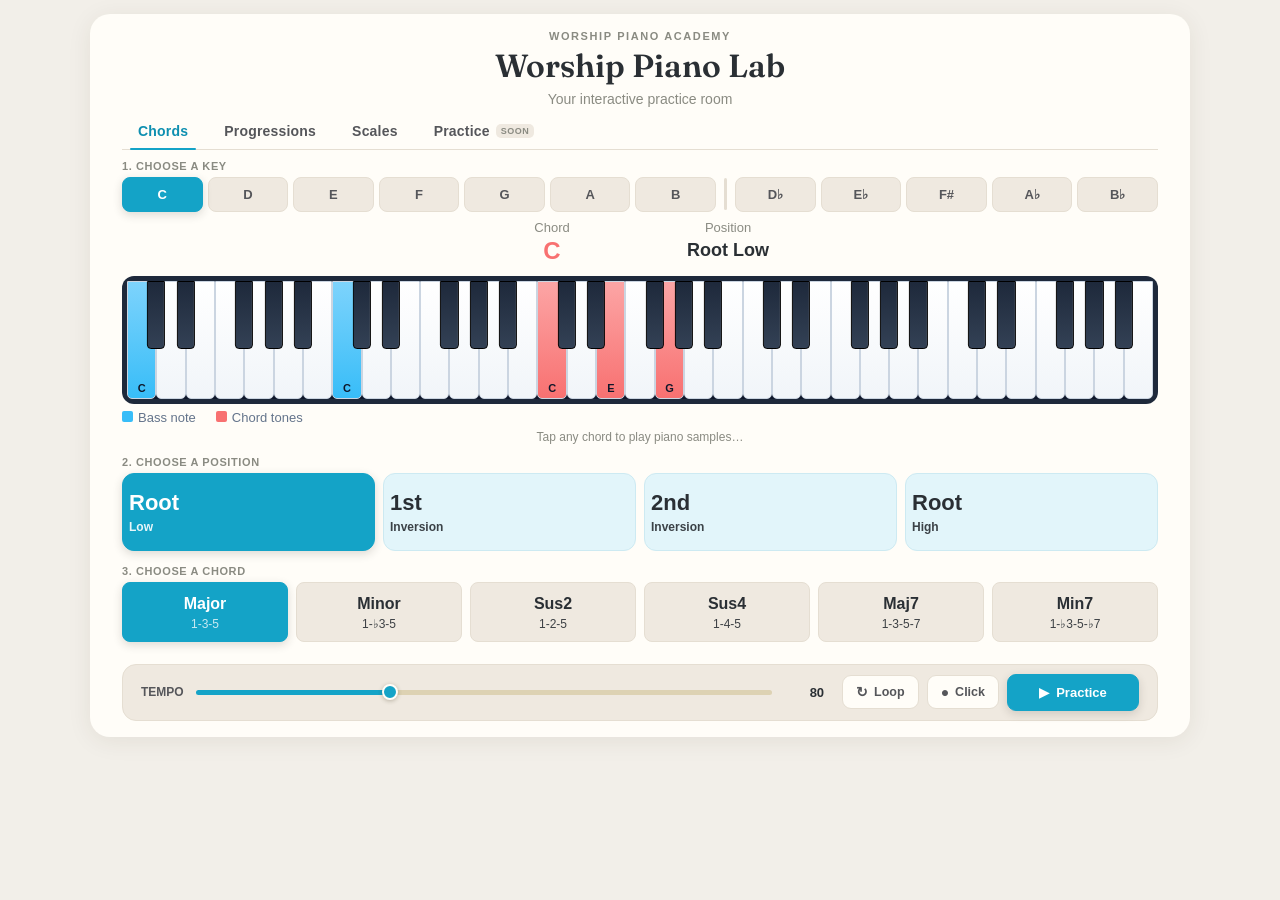
==== staging/index.html @ d02a10b1 "Scales tab: default tempo 80, relabel for space, drop title/subtitle alignment hack - Tempo slider/d" ====
<!DOCTYPE html>
<html lang="en">
<head>
  <meta charset="UTF-8" />
  <meta name="viewport" content="width=device-width, initial-scale=1.0, maximum-scale=1.0" />
  <title>Worship Piano Lab – Interactive Progressions</title>
  <link rel="preconnect" href="https://fonts.googleapis.com" />
  <link rel="preconnect" href="https://fonts.gstatic.com" crossorigin />
  <link rel="stylesheet" href="https://fonts.googleapis.com/css2?family=Fraunces:opsz,wght@9..144,600&display=swap" />
  <link rel="stylesheet" href="styles.css" />
</head>
<body>
  <div id="wpl-wrapper">
    <div class="wpl-header">
      <div class="wpl-eyebrow">Worship Piano Academy</div>
      <div class="wpl-title">Worship Piano Lab</div>
      <div class="wpl-subtitle">Your interactive practice room</div>
      <div class="wpl-trial-note" id="wpl-trial-note" style="display:none;"></div>
    </div>

    <div class="wpl-tabbar" id="wpl-tabbar"></div>

    <!-- Shared instrument block: key selector + readout + piano stay in the
         same position no matter which tab is active, so switching tabs never
         reflows this part of the layout. -->
    <div class="wpl-instrument">
      <div class="section-label">1. Choose a key</div>
      <div style="margin-bottom:8px;">
        <div id="wpl-key-tabs" style="display:flex; gap:5px; align-items:center; flex-wrap:wrap;"></div>
      </div>

      <div class="wpl-instrument-display" id="wpl-instrument-display">
        <div class="wpl-instrument-content">
          <div class="wpl-readout-row">
            <div style="text-align:center; width:140px; height:50px;">
              <div class="wpl-readout-label">Chord</div>
              <div id="wpl-chord-name" style="font-size:24px; font-weight:700; line-height:31px;"></div>
            </div>
            <div style="text-align:center; width:140px; height:50px;">
              <div class="wpl-readout-label" id="wpl-step-heading-label">Position</div>
              <div id="wpl-step-label" style="font-size:24px; font-weight:700; line-height:31px;"></div>
            </div>
          </div>
          <div id="wpl-piano-frame">
            <div id="wpl-piano" style="display:flex; position:relative; height:118px; background:#0f172a; border-radius:8px;"></div>
          </div>
          <div class="wpl-legend" style="display:flex; gap:20px; margin-top:6px; font-size:13px; color:#64748b; flex-wrap:wrap;">
            <div><span class="wpl-legend-dot" style="display:inline-block; width:11px; height:11px; border-radius:2px; background:#38bdf8; margin-right:5px;"></span>Bass note</div>
            <div><span class="wpl-legend-dot" style="display:inline-block; width:11px; height:11px; border-radius:2px; background:#f87171; margin-right:5px;"></span>Chord tones</div>
            <div id="wpl-either-legend" style="display:none;"><span class="wpl-legend-dot" style="display:inline-block; width:11px; height:11px; border-radius:2px; background:#c084fc; margin-right:5px;"></span>Either hand</div>
          </div>
          <div id="wpl-status">Tap any chord to play piano samples…</div>
        </div>

        <div class="wpl-lock-overlay" id="wpl-lock-overlay">
          <div class="wpl-lock-card">
            <div class="wpl-lock-icon">&#128274;</div>
            <div class="wpl-lock-title">Unlock all 12 keys</div>
            <a class="wpl-lock-cta" id="wpl-lock-cta" href="https://checkout.worshippianoacademy.com/worship-piano-lab/" target="_blank" rel="noopener">Get Full Access &rarr;</a>
          </div>
        </div>
      </div>
    </div>

    <!-- All 4 panels stack in the same CSS Grid cell (see .wpl-panels in
         styles.css) so the container is always exactly as tall as the
         tallest one, automatically — adding a tab or changing a panel's
         content never requires hand-tuning a min-height to match the
         others again. -->
    <div class="wpl-panels">

    <!-- Progressions panel -->
    <div id="wpl-panel-progressions" class="wpl-panel">
      <div class="section-label">2. Choose a progression</div>
      <div id="wpl-prog-tabs" style="display:flex; gap:8px; margin-bottom:14px;"></div>

      <div class="section-label">3. Choose a chord</div>
      <div id="wpl-step-row" style="display:flex; gap:8px;"></div>

      <div class="wpl-playbar">
        <div class="wpl-bpm">
          <span class="wpl-bpm-label">TEMPO</span>
          <input type="range" id="wpl-bpm-slider" min="40" max="160" value="80" />
          <span class="wpl-bpm-value" id="wpl-bpm-value">80</span>
        </div>
        <div class="wpl-playbar-controls">
          <button class="wpl-toggle-btn" id="wpl-loop-btn"><span class="wpl-icon">&#8635;</span>Loop</button>
          <button class="wpl-toggle-btn" id="wpl-click-btn"><span class="wpl-icon">&#9679;</span>Click</button>
          <button class="wpl-play-btn" id="wpl-play-btn"><span class="wpl-icon">&#9654;</span><span id="wpl-play-label">Play</span></button>
        </div>
      </div>
    </div>

    <!-- Chords panel (built from Progressions' own markup/classes: top row
         = 4 position buttons using plain .prog-tab (num/name — exactly
         Progressions' own top-row shape, no overrides); bottom row = 6
         quality buttons using plain .step-btn (n/l — exactly Progressions'
         own step-row shape, no overrides). No #wpl-panel-chords2-scoped CSS
         at all; every size/color comes straight from the shared
         .prog-tab/.step-btn base rules already used everywhere else. IDs/
         classes here keep the "2"/"chords2" naming from when this was built
         as a separate, in-progress "Chords v2" alongside the original
         Chords panel — it's now the only Chords panel (the original was
         deleted 2026-09-03), but renaming every id here would be a much
         larger, riskier change for no functional benefit. -->
    <div id="wpl-panel-chords2" class="wpl-panel active">
      <div class="section-label">2. Choose a position</div>
      <div id="wpl-position-tabs2" style="display:flex; gap:8px; margin-bottom:14px;"></div>

      <div class="section-label">3. Choose a chord</div>
      <div id="wpl-quality-row2" style="display:flex; gap:8px;"></div>

      <div class="wpl-playbar">
        <div class="wpl-bpm">
          <span class="wpl-bpm-label">TEMPO</span>
          <input type="range" id="wpl-chords2-bpm-slider" min="40" max="160" value="80" />
          <span class="wpl-bpm-value" id="wpl-chords2-bpm-value">80</span>
        </div>
        <div class="wpl-playbar-controls">
          <button class="wpl-toggle-btn" id="wpl-chords2-loop-btn"><span class="wpl-icon">&#8635;</span>Loop</button>
          <button class="wpl-toggle-btn" id="wpl-chords2-click-btn"><span class="wpl-icon">&#9679;</span>Click</button>
          <button class="wpl-play-btn" id="wpl-chords2-play-btn"><span class="wpl-icon">&#9654;</span><span id="wpl-chords2-play-label">Practice</span></button>
        </div>
      </div>
    </div>

    <!-- Scales panel: copied verbatim from Progressions' panel shell
         (#wpl-panel-progressions above), 2026-09-04, per Chris -- top row
         is buildProgTabs()'s exact .prog-tab pattern, bottom row is
         buildStepButtons()'s exact .step-btn pattern (same two
         classes/colors Progressions uses, not one class reused for both).
         Only the data arrays, ids, and section-label text differ. -->
    <div id="wpl-panel-scales" class="wpl-panel">
      <div class="section-label">2. Choose a scale</div>
      <div id="wpl-scale-type-row" style="display:flex; gap:8px; margin-bottom:14px;"></div>

      <div class="section-label">3. Choose a view</div>
      <div id="wpl-scale-view-row" style="display:flex; gap:8px;"></div>

      <div class="wpl-playbar">
        <div class="wpl-bpm">
          <span class="wpl-bpm-label">TEMPO</span>
          <input type="range" id="wpl-scales-bpm-slider" min="40" max="160" value="80" />
          <span class="wpl-bpm-value" id="wpl-scales-bpm-value">80</span>
        </div>
        <div class="wpl-playbar-controls">
          <button class="wpl-toggle-btn" id="wpl-scales-loop-btn"><span class="wpl-icon">&#8635;</span>Loop</button>
          <button class="wpl-toggle-btn" id="wpl-scales-click-btn"><span class="wpl-icon">&#9679;</span>Click</button>
          <button class="wpl-play-btn" id="wpl-scales-play-btn"><span class="wpl-icon">&#9654;</span><span id="wpl-scales-play-label">Play</span></button>
        </div>
      </div>
    </div>

    <!-- Practice panel: umbrella tab for future drill categories (Speed
         Drills, Progression Drills). Scales moved out to its own
         top-level tab (see above), 2026-09-04 -- Chris: "leave the
         practice tab as coming soon for now". Content already filmed in
         the Practice Videos folder (12 drill categories, ~57 videos) will
         populate this once built; for now it's a single placeholder, same
         pattern the old "Soon" sub-panels used. -->
    <div id="wpl-panel-practice" class="wpl-panel">
      <div class="wpl-soon">
        <div class="wpl-soon-icon">&#127925;</div>
        <div class="wpl-soon-title">Practice drills — coming soon</div>
        <div class="wpl-soon-text">Timed speed drills and tempo-building progression drills for every key, for building finger independence and speed.</div>
      </div>
    </div>

    </div><!-- /.wpl-panels -->
  </div>

  <script src="chord-data.js"></script>
  <script src="piano-engine.js"></script>
  <script src="ui.js"></script>
</body>
</html>
---- staging/styles.css ----
#wpl-wrapper * { -webkit-tap-highlight-color: transparent; box-sizing: border-box; }
#wpl-wrapper button { font-family: inherit; }
body {
  box-sizing: border-box;
  background: #f2efe9;
  margin: 0;
  padding: 14px 16px;
}
#wpl-wrapper {
  --wpl-cream: #f2efe9;
  --wpl-card: #fffdf8;
  --wpl-ink: #2a2f34;
  --wpl-muted: #8a8b82;
  --wpl-tan: #efe9e0;
  --wpl-tan-hover: #e3dcd0;
  --wpl-tan-text: #55565a;
  --wpl-accent: #14A3C7;
  --wpl-accent-dark: #0e8fb0;
  --wpl-line: #e5ded2;
  --wpl-prog-bg: #e2f5fa;
  --wpl-prog-hover: #cfeaf2;
  --wpl-prog-border: #cdeaf2;
  --wpl-lift-shadow: 0 4px 10px rgba(42,38,32,0.10);
  --wpl-active-shadow: 0 3px 10px rgba(42,38,32,0.16);

  font-family: -apple-system, BlinkMacSystemFont, 'Segoe UI', Roboto, sans-serif;
  box-sizing: border-box;
  width: 100%;
  max-width: 1100px;
  margin: 0 auto;
  padding: 16px 32px 16px;
  background: var(--wpl-card);
  border-radius: 20px;
  box-shadow: 0 4px 24px rgba(60,50,20,0.08);
  color: var(--wpl-ink);
  position: relative;
}

/* ---------- Header ---------- */
.wpl-header { text-align: center; margin-bottom: 8px; }
.wpl-eyebrow {
  font-size: 11px;
  font-weight: 700;
  color: var(--wpl-muted);
  text-transform: uppercase;
  letter-spacing: 1.6px;
  margin-bottom: 6px;
}
.wpl-title {
  font-family: 'Fraunces', Georgia, 'Times New Roman', serif;
  font-size: 32px;
  font-weight: 600;
  color: var(--wpl-ink);
  line-height: 1.15;
}
.wpl-subtitle { font-size: 14px; font-weight: 500; color: var(--wpl-muted); margin-top: 6px; }
/* Overlaid on the card (position:absolute), not in normal flow — this is
   deliberate so the countdown never affects #wpl-wrapper's height or pushes
   the header/tabs/piano down (Chris: "doesn't effect the size, but sits in
   a visually good place"). #wpl-wrapper is given position:relative (see
   top of this file) so this positions relative to the card, not the page. */
.wpl-trial-note {
  display: none;
  position: absolute;
  top: 14px;
  right: 16px;
  z-index: 3;
  text-align: center;
  padding: 6px 12px;
  background: #e2f5fa;
  border: 1px solid #cdeaf2;
  border-radius: 10px;
  line-height: 1.3;
}
.wpl-trial-label {
  display: block;
  font-size: 10px;
  font-weight: 700;
  text-transform: uppercase;
  letter-spacing: 0.3px;
  color: var(--wpl-tan-text);
}
.wpl-trial-clock {
  display: block;
  font-size: 13px;
  font-weight: 800;
  color: var(--wpl-accent-dark);
  font-variant-numeric: tabular-nums;
}
/* Default (above the 520px breakpoint) reservation — covers the common
   embed widths between phone and the 1100px desktop max-width, where the
   card is narrower than the eyebrow text's clear margin needs. */

/* ---------- Top tab bar ---------- */
.wpl-tabbar {
  display: flex;
  gap: 4px;
  border-bottom: 1.5px solid var(--wpl-line);
  margin-bottom: 10px;
}
.wpl-tab {
  position: relative;
  border: none;
  background: none;
  cursor: pointer;
  padding: 8px 16px 10px;
  font-size: 14px;
  font-weight: 700;
  color: var(--wpl-tan-text);
  letter-spacing: 0.2px;
  transition: color 0.15s ease;
  display: flex;
  align-items: center;
  gap: 6px;
}
.wpl-tab.active { color: var(--wpl-accent-dark); }
.wpl-tab.active::after {
  content: "";
  position: absolute;
  left: 8px; right: 8px; bottom: -1.5px;
  height: 2.5px;
  border-radius: 2px;
  background: var(--wpl-accent);
}
.wpl-tab-soon {
  font-size: 9px;
  font-weight: 800;
  text-transform: uppercase;
  letter-spacing: 0.5px;
  color: var(--wpl-muted);
  background: var(--wpl-tan);
  border-radius: 5px;
  padding: 2px 5px;
}
.wpl-tab.active .wpl-tab-soon { color: var(--wpl-accent-dark); background: #e6f6fb; }

/* ---------- Shared instrument block (key selector + readout + piano) —
   stays in the same position across every tab; only .wpl-panel below it
   swaps content. ---------- */
.wpl-instrument { margin-bottom: 10px; }

/* ---------- Section labels ---------- */
.section-label {
  font-size: 11px;
  font-weight: 700;
  color: var(--wpl-muted);
  text-transform: uppercase;
  letter-spacing: 0.6px;
  margin-bottom: 5px;
}

/* ---------- Shared button feel: progression tabs, key tabs, step buttons
   all hover/select the same way — a quiet lift, no colored ring. Progression
   tabs get their own light-blue rest color (matching the reference); key
   tabs and step buttons share the tan. ---------- */
.prog-tab, .key-tab, .step-btn {
  border: 1.5px solid var(--wpl-line);
  cursor: pointer;
  text-align: center;
  color: var(--wpl-ink);
  min-width: 0;
  transition: background 0.15s ease, border-color 0.15s ease, box-shadow 0.15s ease, transform 0.15s ease, color 0.15s ease;
}
.prog-tab.active, .key-tab.active, .step-btn.active {
  background: var(--wpl-accent); color: #fff; border-color: var(--wpl-accent);
  box-shadow: var(--wpl-active-shadow);
  transform: translateY(0);
}

/* ---------- Progression tabs ---------- */
.prog-tab {
  flex: 1; border-radius: 12px; padding: 14px 6px;
  background: var(--wpl-prog-bg); border-color: var(--wpl-prog-border);
  /* center (not flex-start): all 5 progression names are now single
     words (Foundation/Smooth/Soft/Big/Full), so every button's .num +
     .name block is the same height and centers identically — no more
     risk of a 2-line-wrapped name pushing one button's .num out of
     line with the rest. If a future name gets long enough to wrap
     again, revisit this (see git history 2026-08-30 for the prior
     flex-start fix and why it was needed then). */
  display: flex; flex-direction: column; justify-content: center;
  min-height: 78px;
}
.prog-tab .num { font-weight: 800; font-size: 22px; line-height: 1.2; }
/* margin-top: 4px matches the vertical gap every other "label + caption"
   pairing in the app uses (.step-btn's flex gap:4px, both for the
   Progressions step-row and the Chords position row) — Chris, 2026-09-02:
   "make it all equal" after comparing this row's spacing to the step-row's
   and finding this one tighter (was 2px here, 1px on the Chords quality
   row's override below — now both 4px, one shared standard). */
.prog-tab .name { font-size: 12px; font-weight: 600; opacity: 0.9; margin-top: 4px; }

/* ---------- Practice tab sub-panels (Scales / Speed Drills / Progression
   Drills) — plain show/hide, not the CSS-Grid tallest-wins stacking the
   top-level .wpl-panel's use. That trick exists to keep the TOP tab bar
   from resizing the shell when switching tabs; switching sub-tabs WITHIN
   Practice is allowed to change Practice's own height. ---------- */
.wpl-practice-subpanel { display: none; }
.wpl-practice-subpanel.active { display: block; }

/* ---------- Key tabs ---------- */
.key-tab {
  flex: 1; border-radius: 8px; padding: 9px 0; font-weight: 600; font-size: 13px;
  background: var(--wpl-tan); color: var(--wpl-tan-text);
  white-space: nowrap;
  /* Fixed (px, not ratio) line-height so box height depends only on
     padding, never on font-size — .key-tab-wide sets a smaller
     font-size for 2-letter labels (Db/Eb/F#/Ab/Bb) and, since it never
     redeclares line-height, inherits this exact px value, keeping its
     row the same height as the 1-letter keys next to it. */
  line-height: 15px;
}
.key-tab.locked { opacity: 0.55; }

/* ---------- Step buttons ---------- */
.step-btn {
  flex: 1;
  border-radius: 8px;
  padding: 9px 4px 7px;
  background: var(--wpl-tan);
  display: flex;
  flex-direction: column;
  align-items: center;
  justify-content: center;
  gap: 4px;
  min-height: 60px;
}
.step-btn.active .n { color: #fff; }
.step-btn.active .l { color: rgba(255,255,255,0.85); }
.step-btn.playing { border-color: #f59e0b; box-shadow: 0 0 0 2px rgba(245,158,11,0.35); }
/* Chris, 2026-09-02, follow-up (after reviewing Chords v2): "the Major/Minor
   titles on the OLD Chords tab's bottom row look bigger/bolder than Chords
   v2's... make that change on chords2 to match" + "make the progressions
   tab lower row title match... so the shell fonts are the same size" +
   later, after a scoped fix still left Practice's row out: "why do I keep
   having to tell you to resize text? they should be the same on all the
   tabs... unless the text on a button is too long." So this is the BASE
   rule now (not a per-ID override) — every consumer of plain .step-btn .n
   automatically gets the same weight/size with no per-tab patching needed:
   Progressions' #wpl-step-row, Chords v2's #wpl-quality-row2, AND
   Practice's #wpl-scale-hands-row/#wpl-scale-direction-row/
   #wpl-scale-octaves-row (Right/Both, Up/Down/Up-Dn, 1-2-3 8ve) all share
   this one rule. Matches the OLD Chords tab's #wpl-chord-quality-tabs
   .prog-tab .num sizing exactly (800/16px desktop, see that rule further
   down) — that's the one row this whole family is modeled on. Captions
   (.l) are untouched; only rows that use them (step-row, quality-row2) are
   affected, at 12px as before. */
.step-btn .n { font-weight: 800; color: var(--wpl-ink); font-size: 16px; line-height: 1.2; }
/* Chris, 2026-09-04: top-row subtitle (.prog-tab .name) and bottom-row
   subtitle (.step-btn .l) read as two different colors -- .name has no
   color of its own (inherits --wpl-ink at 0.9 opacity from the shared
   .prog-tab/.key-tab/.step-btn rule above), .l was hardcoded to
   --wpl-muted (gray). Matching .l to the same treatment (drop the
   hardcoded color, add the same 0.9 opacity) makes every subtitle the
   same color everywhere .step-btn .l is used -- Progressions' step-row,
   Chords v2's quality-row2, Scales' view-row. */
.step-btn .l { font-size: 12px; opacity: 0.9; line-height: 1.2; }

/* Choose a View row: every button now has both a title and a subtitle
   (Note/Names, Scale/Degrees, RH/1 Octave, etc, 2026-09-04) so plain
   .step-btn centering (shared rule above) already puts every title on
   the same plane -- no per-row override needed, same as Progressions'
   own step-row. (Earlier attempt used flex-start to compensate for 2
   of the 6 buttons having no subtitle; not needed once the labels
   were split.) */

/* ---------- Chords panel: Position row (top) & Quality row (bottom) ----------
   Chris, 2026-08-31: swap which row is on top, and make the top row
   (position) taller than the bottom row (quality). These two rows are the
   ONLY thing scoped by #wpl-chord-position-row / #wpl-chord-quality-tabs
   below — the shared .step-btn/.prog-tab base rules above are untouched so
   every other row (Progressions' step-row, its own quality-less tabs,
   Scales settings) keeps its original size.
   Heights are the ORIGINAL two values, simply swapped between rows (desktop
   was quality=78 / position=60, now position=78 / quality=60) — NOT new
   numbers. That's deliberate: 78px is exactly Progressions' own .prog-tab
   height (its 5-button row, untouched), so the Chords position row —
   now the first/top row on this tab, same as Progressions' first row —
   matches it exactly instead of being taller (Chris, 2026-08-31: "the 4
   top buttons on the chords tab are taller than the top 5 buttons on the
   progressions tab" — caught after an earlier pass used 80/58 here, close
   but not an exact match). Swapping the exact values, not inventing new
   ones, also keeps the SUM identical at every breakpoint (138 desktop,
   103 @520px, 92 @340px) — this panel ties with Progressions for the
   tallest .wpl-panel, and the whole shell is sized off that pair, so the
   total must never grow ("the whole exterior of the shell cannot change
   ever"). Verified via Playwright after every edit, not just eyeballed. */
/* Colors are swapped the same way as the heights: position (top) now
   gets prog-tab's light-blue rest look, quality (bottom) gets step-btn's
   tan rest look — matching Progressions, where the TOP row (its 5
   prog-tab buttons) is blue and the row below it is tan. Caught alongside
   the height mismatch (Chris, 2026-08-31: "top buttons need to be blue,
   not the bottom row of buttons") — .prog-tab/.step-btn's own rest colors
   are left alone; only these two rows get overridden. */
#wpl-chord-position-row .step-btn {
  min-height: 78px;
  padding: 12px 4px 9px;
  background: var(--wpl-prog-bg);
  border-color: var(--wpl-prog-border);
  /* Chris, 2026-08-31: "the pill shape looks different... progressions
     pill is more rounded than the chords pill" — this row is built from
     .step-btn markup (border-radius: 8px, the tan family's corner) but is
     now colored/sized to look like a Progressions .prog-tab row (12px,
     more rounded). The height/color swap above never touched radius, so
     the shape stayed step-btn's even after everything else became
     prog-tab's. Matching it here, and step-btn's 8px on the quality row
     below (which is real .prog-tab markup got the tan treatment the same
     half-swapped way), makes both rows read as the SAME shape family as
     their Progressions counterparts, not just the same color. */
  border-radius: 12px;
  /* Chris, 2026-09-02: "on desktop... don't wrap the text, put it on 1
     line. but keep it wrapped on mobile as it is" — n-top/n-bottom (built
     by positionLabelHTML in ui.js, splitting "Root Low" into "Root" +
     "Low") are direct children of this flex container, which is
     flex-direction:column by default (the shared .step-btn rule) — that's
     what stacks them into 2 lines. Row here (desktop only — the 520px/
     340px breakpoints below restore column) puts them side by side on one
     line; `gap` supplies the space the original split consumed, so the
     markup itself doesn't need to change. Measured via Playwright: even
     "1st/2nd/3rd Inversion" (the longest label) fits with room to spare
     at every width down to the 521px edge of this breakpoint. */
  flex-direction: row;
  gap: 4px;
}
#wpl-chord-position-row .n-top,
#wpl-chord-position-row .n-bottom {
  font-weight: 700;
  color: var(--wpl-ink);
  font-size: 14px;
  line-height: 1.15;
}
#wpl-chord-position-row .step-btn.active .n-top,
#wpl-chord-position-row .step-btn.active .n-bottom { color: #fff; }
/* Chris, 2026-08-31: "the clicked buttons on the bottom 2 rows are not
   turning blue like the progressions tab" — the rest-color override two
   rules up (an ID + one class, specificity 1-1-0) was silently beating the
   shared ".step-btn.active"/".prog-tab.active" rule up in the base section
   (two classes, 0-2-0) — an ID selector always outranks any number of
   plain classes, regardless of source order, so the tapped/active button
   never actually got var(--wpl-accent); only its text went white (from the
   .n-top/.n-bottom rule just above, which IS scoped to .active and so did
   win). These two rules restore the accent background on tap by matching
   ".active" at the same ID-scoped specificity, and the :hover pair below
   does the same for the active+hover (darker accent) case — without it, a
   real mouse hovering an already-active button would fall back to the
   plain rest-hover color instead of staying the darker "pressed" blue. */
#wpl-chord-position-row .step-btn.active,
#wpl-chord-quality-tabs .prog-tab.active {
  background: var(--wpl-accent);
  border-color: var(--wpl-accent);
}
/* Same ID-vs-class specificity fix as the two rules above, needed here for
   the same reason: #wpl-practice-subtabs .wpl-toggle-btn (the rest-color
   override just below) is an ID + class selector (1-1-0), which beats the
   shared .wpl-toggle-btn.active rule (0-2-0) despite .active coming later
   in the file — without this, the active sub-tab would stay light blue
   instead of turning the solid accent color like every other active button
   in the app. Caught via a live background-color check after the initial
   pass "looked right" in a screenshot but the accent blue wasn't actually
   applying (2026-09-01). */
#wpl-practice-subtabs .wpl-toggle-btn.active {
  background: var(--wpl-accent);
  border-color: var(--wpl-accent);
}

#wpl-chord-quality-tabs .prog-tab {
  min-height: 60px;
  padding: 8px 6px 6px;
  background: var(--wpl-tan);
  border-color: var(--wpl-line);
  border-radius: 8px;
}
#wpl-chord-quality-tabs .prog-tab .num { font-size: 16px; }
/* Chris, 2026-09-02: "the sub text under the major/minor etc buttons are
   too small... make them the same size as the other sub text buttons" —
   Progressions' step-row uses 12px (.step-btn .l) for its "2m"/"1/3"-style
   captions; this row's own longest caption, Min7's "1-♭3-5-♭7", is longer
   text than any step-row label ever is, but still measures barely a third
   of this button's width even at 12px (Playwright nowrap-probe: ~50px
   natural vs ~148px available at desktop), so it can go all the way to the
   same 12px with no wrapping risk. */
#wpl-chord-quality-tabs .prog-tab .name { font-size: 12px; margin-top: 4px; color: var(--wpl-muted); font-weight: 400; opacity: 1; }
/* Chris, 2026-09-02, follow-up: "should the sub text on these be the same
   color?" (comparing Chords' quality-row captions to Progressions' step-row
   captions) — .name is a shared class also used by Progressions' OWN
   5-button prog-tab row (the "Foundation"/"Smooth" progression names),
   which is meant to read as a bold, near-full-strength caption (color:
   var(--wpl-ink) inherited, opacity:0.9, font-weight:600 from the base
   .prog-tab .name rule above). This row borrows .prog-tab markup for its
   shape/recolor but its captions ("1-3-5" etc) are functionally the SAME
   kind of quiet interval caption as Progressions' step-row .l elements
   (var(--wpl-muted), normal weight) — so it's re-pointed here to match
   that quieter treatment instead of inheriting the bold-name one. */
#wpl-chord-quality-tabs .prog-tab.active .name { color: rgba(255,255,255,0.85); }
/* Same reasoning as .step-btn.active .l above: on the active (accent-blue)
   background, full-white .name would look inconsistent with how every
   other "quiet caption" in the app dims slightly against an active
   background (see .step-btn.active .l a few rules up). */

/* ---------- Practice sub-tabs row ----------
   Chris, 2026-09-01, second follow-up: "the practice bottom 2 button lines
   still arent the same size as the chords/progressions bottom 2 lines" —
   row count already matched (2 rows) but this row was still the small
   .wpl-toggle-btn pill (34px, meant for playbar Loop/Click), not the 78px
   "top row" height/color Progressions' #wpl-prog-tabs .prog-tab and
   Chords' #wpl-chord-position-row .step-btn both share. Scoped to this ID
   only — Loop/Click elsewhere keep the original compact pill untouched.
   flex:1/min-width:0 + the container's nowrap (index.html) make all 3
   buttons share the row exactly like every other row's buttons, instead
   of wrapping onto a 2nd line the way this row used to (flex-wrap:wrap). */
#wpl-practice-subtabs .wpl-toggle-btn {
  flex: 1;
  min-width: 0;
  flex-direction: column;
  gap: 2px;
  justify-content: center;
  min-height: 78px;
  padding: 14px 4px;
  background: var(--wpl-prog-bg);
  border-color: var(--wpl-prog-border);
  border-radius: 12px;
}
#wpl-practice-subtabs .wpl-subtab-label {
  font-size: 13px;
  font-weight: 700;
  line-height: 1.2;
  white-space: normal;
}
#wpl-practice-subtabs .wpl-tab-soon { white-space: nowrap; }

/* ---------- Chord / number readout ---------- */
/* Both boxes are a fixed width (not min-width) sized with buffer to fit the
   widest real value ("Root High"/"Root Low" on the Chords tab) so the row
   never shifts based on content length, and justify-content:center + gap
   groups them near the middle instead of pinning them to the row's edges. */
.wpl-readout-row { display: flex; justify-content: center; align-items: flex-end; gap: 36px; margin: 8px 0 6px; padding: 0 20px; }
.wpl-readout-label { font-size: 13px; color: var(--wpl-muted); }
/* Numbers/symbols ("C", "1", "5/7") read fine big and bold; full words
   ("Root High", "1st Inv") look oversized/heavy at the same size, so
   ui.js's setReadoutValue() adds this class whenever the raw value is
   longer than any real number/symbol ever gets (see ui.js comment). */
#wpl-chord-name.long-label, #wpl-step-label.long-label { font-size: 18px !important; }

/* ---------- Piano ---------- */
#wpl-piano-frame { background: #1e293b; border-radius: 12px; padding: 5px; }
#wpl-status {
  text-align: center;
  font-size: 12px;
  color: var(--wpl-muted);
  margin-top: 3px;
  height: 18px;
  line-height: 18px;
  overflow: hidden;
}

/* ---------- Playback bar ---------- */
.wpl-playbar {
  display: flex;
  align-items: center;
  gap: 18px;
  background: var(--wpl-tan);
  border: 1.5px solid var(--wpl-line);
  border-radius: 14px;
  padding: 9px 18px;
  margin-top: 22px;
  flex-wrap: wrap;
}
.wpl-bpm {
  display: flex;
  align-items: center;
  gap: 10px;
  flex: 1;
  min-width: 180px;
}
.wpl-bpm-label { font-size: 12px; font-weight: 700; color: var(--wpl-tan-text); white-space: nowrap; }
.wpl-bpm-value { font-size: 13px; font-weight: 800; color: var(--wpl-ink); width: 40px; text-align: right; font-variant-numeric: tabular-nums; }
.wpl-bpm input[type="range"] {
  flex: 1;
  -webkit-appearance: none;
  appearance: none;
  height: 5px;
  border-radius: 3px;
  background: linear-gradient(var(--wpl-accent),var(--wpl-accent)) 0/var(--pct,50%) 100% no-repeat, #ddd2b3;
  outline: none;
}
.wpl-bpm input[type="range"]::-webkit-slider-thumb {
  -webkit-appearance: none;
  width: 16px; height: 16px; border-radius: 50%;
  background: var(--wpl-accent);
  border: 2.5px solid var(--wpl-card);
  box-shadow: 0 1px 4px rgba(60,50,20,0.3);
  cursor: pointer;
  margin-top: -0.5px;
}
.wpl-bpm input[type="range"]::-moz-range-thumb {
  width: 14px; height: 14px; border-radius: 50%;
  background: var(--wpl-accent); border: 2.5px solid var(--wpl-card);
  box-shadow: 0 1px 4px rgba(60,50,20,0.3); cursor: pointer;
}

.wpl-playbar-controls { display: flex; align-items: center; gap: 8px; }
.wpl-toggle-btn {
  display: flex; align-items: center; gap: 6px;
  border: 1.5px solid var(--wpl-line);
  background: var(--wpl-card);
  color: var(--wpl-tan-text);
  font-weight: 700;
  font-size: 12.5px;
  padding: 9px 13px;
  border-radius: 9px;
  cursor: pointer;
  transition: background 0.15s ease, border-color 0.15s ease, box-shadow 0.15s ease, transform 0.15s ease, color 0.15s ease;
  white-space: nowrap;
  min-width: 0;
}
.wpl-toggle-btn.active { background: var(--wpl-accent); border-color: var(--wpl-accent); color: #fff; box-shadow: var(--wpl-active-shadow); }
.wpl-toggle-btn .wpl-icon { font-size: 14px; line-height: 1; }

.wpl-play-btn {
  display: flex; align-items: center; justify-content: center; gap: 7px;
  border: 1.5px solid var(--wpl-accent);
  background: var(--wpl-accent);
  color: #fff;
  font-weight: 800;
  font-size: 13px;
  padding: 10px 18px;
  border-radius: 9px;
  cursor: pointer;
  box-shadow: var(--wpl-active-shadow);
  transition: background 0.15s ease, border-color 0.15s ease, transform 0.15s ease;
  white-space: nowrap;
  min-width: 132px;
}
.wpl-play-btn.playing { background: #f59e0b; border-color: #f59e0b; }

/* ---------- Panels (the shell doesn't move on tab switch — the key
   selector + piano above this live in .wpl-instrument and never move at
   all, regardless of tab) ----------
   All 4 panels are stacked in the SAME grid cell (grid-row/grid-column:1),
   so .wpl-panels sizes itself to whichever panel is naturally tallest —
   automatically, with no min-height number to keep in sync by hand. Only
   the active one is visible; the rest sit underneath at visibility:hidden
   (not display:none, which would remove them from the height calculation
   entirely and defeat the whole point). Chris (2026-08-28): "I don't want
   to keep adjusting vertical heights for things" when adding future tabs
   or content — this is the fix, do NOT go back to per-panel min-height
   tuning. Adding tab #5 someday just means adding a 5th `.wpl-panel` in
   here; its height is picked up automatically. */
.wpl-panels { display: grid; }
.wpl-panel {
  grid-row: 1;
  grid-column: 1;
  visibility: hidden;
  pointer-events: none;
  /* Without this, a grid item's default min-width:auto lets its own
     content's min-content size force the shared grid COLUMN wider than
     the wrapper — the width equivalent of the height "tallest wins"
     trick above, but as a bug: one panel's non-wrapping row (e.g. the
     Scales settings row) can blow out the column and drag every OTHER
     panel to that same width, overflowing the card on narrow screens
     (Chris, 2026-08-31 — caught via Playwright at 390px). min-width:0
     lets the item shrink to the column's real size so its own flex/text
     content wraps instead. */
  min-width: 0;
}
.wpl-panel.active {
  visibility: visible;
  pointer-events: auto;
}

/* ---------- Coming soon panel ---------- */
.wpl-soon {
  display: flex;
  flex-direction: column;
  align-items: center;
  justify-content: center;
  padding: 20px;
  text-align: center;
  color: var(--wpl-muted);
}
.wpl-soon-icon { font-size: 34px; margin-bottom: 12px; }
.wpl-soon-title { font-size: 17px; font-weight: 700; color: var(--wpl-ink); margin-bottom: 6px; }
.wpl-soon-text { font-size: 13.5px; max-width: 380px; margin: 0 auto; line-height: 1.5; }

/* ---------- Demo lock overlay (covers readout + piano + legend + status
   when a locked key is tapped in demo mode; the key-selector row above it
   stays outside this wrapper and always clickable). ---------- */
.wpl-instrument-display { position: relative; }
.wpl-instrument-display.locked .wpl-instrument-content {
  filter: blur(2.5px);
  opacity: 0.35;
  pointer-events: none;
  user-select: none;
}
.wpl-lock-overlay {
  display: none;
  position: absolute;
  inset: 0;
  align-items: center;
  justify-content: center;
  padding: 16px;
  z-index: 5;
}
.wpl-lock-overlay.show { display: flex; }
.wpl-lock-card {
  display: flex;
  flex-direction: column;
  align-items: center;
  text-align: center;
  gap: 8px;
  background: var(--wpl-card);
  border: 1.5px solid var(--wpl-line);
  border-radius: 16px;
  padding: 22px 30px;
  box-shadow: 0 10px 28px rgba(42,38,32,0.22);
}
.wpl-lock-icon { font-size: 28px; }
.wpl-lock-title { font-size: 19px; font-weight: 800; color: var(--wpl-ink); }
.wpl-lock-cta {
  display: inline-block;
  margin-top: 4px;
  padding: 13px 30px;
  background: var(--wpl-accent);
  border: 1.5px solid var(--wpl-accent);
  color: #fff;
  font-weight: 800;
  font-size: 15.5px;
  border-radius: 10px;
  text-decoration: none;
  box-shadow: var(--wpl-active-shadow);
  transition: background 0.15s ease, border-color 0.15s ease, transform 0.15s ease;
}

/* ---------- Hover states — real hover devices only ----------
   iOS Safari (and touch browsers generally) fires a CSS :hover state on tap
   and never clears it until a different element is tapped, since touch has
   no mouseleave. Every "lift" effect below was written assuming hover means
   "the cursor is over this" — on a phone it instead meant "the last thing I
   tapped," so tapping Click made Loop look permanently hovered until the
   next tap moved the stuck state onto Loop. Scoping all of it to
   (hover: hover) and (pointer: fine) means only real mice/trackpads ever
   see these effects; touch just gets the immediate tap feedback with
   nothing left stuck afterward. */
@media (hover: hover) and (pointer: fine) {
  .wpl-tab:hover { color: var(--wpl-ink); }
  .wpl-tab.active:hover { color: var(--wpl-accent-dark); }
  .prog-tab:hover, .key-tab:hover, .step-btn:hover {
    box-shadow: var(--wpl-lift-shadow);
    transform: translateY(-1.5px);
  }
  .prog-tab.active:hover, .key-tab.active:hover, .step-btn.active:hover { background: var(--wpl-accent-dark); border-color: var(--wpl-accent-dark); }
  .prog-tab:hover { background: var(--wpl-prog-hover); border-color: var(--wpl-prog-hover); }
  .key-tab:hover { background: var(--wpl-tan-hover); border-color: var(--wpl-tan-hover); }
  .step-btn:hover { background: var(--wpl-tan-hover); border-color: var(--wpl-tan-hover); }
  /* Chords Position row is a .step-btn with its rest color overridden to
     blue (matching .prog-tab); Quality row is a .prog-tab overridden to
     tan (matching .step-btn) — see the swap above these rows' rules.
     Without these, the base class rules just above would hover each one
     to the WRONG color (position hovering tan, quality hovering blue).
     These must come after the base .prog-tab:hover/.step-btn:hover rules
     above so the ID-scoped selector wins on specificity anyway, but the
     order also keeps this readable as "the override to the override." */
  #wpl-chord-position-row .step-btn:hover { background: var(--wpl-prog-hover); border-color: var(--wpl-prog-hover); }
  #wpl-chord-quality-tabs .prog-tab:hover { background: var(--wpl-tan-hover); border-color: var(--wpl-tan-hover); }
  /* Same specificity fix as the active-state rules above, applied to the
     hover case: without these, hovering an already-active button in this
     row would fall back to the plain rest-hover (light blue / tan) instead
     of staying the darker "pressed" accent the base .active:hover rule
     intends. */
  #wpl-chord-position-row .step-btn.active:hover,
  #wpl-chord-quality-tabs .prog-tab.active:hover {
    background: var(--wpl-accent-dark);
    border-color: var(--wpl-accent-dark);
  }
  .wpl-toggle-btn:hover { background: var(--wpl-tan-hover); border-color: var(--wpl-tan-hover); box-shadow: var(--wpl-lift-shadow); transform: translateY(-1.5px); }
  .wpl-toggle-btn.active:hover { background: var(--wpl-accent-dark); border-color: var(--wpl-accent-dark); }
  /* Practice sub-tabs are recolored to the blue "top row" family above —
     without this, the base .wpl-toggle-btn:hover rule just above would
     hover them to the wrong (tan) color, same specificity fix pattern as
     the Chords position/quality rows use for the same reason. */
  #wpl-practice-subtabs .wpl-toggle-btn:hover { background: var(--wpl-prog-hover); border-color: var(--wpl-prog-hover); }
  #wpl-practice-subtabs .wpl-toggle-btn.active:hover { background: var(--wpl-accent-dark); border-color: var(--wpl-accent-dark); }
  .wpl-play-btn:hover { background: var(--wpl-accent-dark); border-color: var(--wpl-accent-dark); transform: translateY(-1.5px); }
  .wpl-play-btn.playing:hover { background: #d97706; border-color: #d97706; }
  .wpl-lock-cta:hover { background: var(--wpl-accent-dark); border-color: var(--wpl-accent-dark); transform: translateY(-1.5px); }
}

@media (max-width: 520px) {
  html, body { overflow-x: hidden; }
  #wpl-wrapper { padding: 16px 10px 18px !important; width: 100%; max-width: 100%; overflow-x: hidden; }
  .wpl-trial-note { top: 8px; right: 6px; padding: 4px 7px; border-radius: 8px; }
  .wpl-trial-label { font-size: 7.5px; }
  .wpl-trial-clock { font-size: 10.5px; }
  /* Keep the centered eyebrow/title/subtitle clear of the corner badge —
     without this, centered header text can run right under it on narrow
     screens (the badge is position:absolute, so it doesn't reserve space
     on its own). */
  #wpl-wrapper.wpl-has-trial-badge .wpl-header { padding-right: 100px; }
  /* Chris, 2026-09-02: "the black border around the piano on mobile seems
     too thick. it looks more proportionate on desktop." Desktop's frame
     padding-to-frame-height ratio is 5/(118+2*5) ≈ 3.9%; mobile's old 4px
     padding on a 55px piano (frame = 55+2*4 = 63px) was ≈ 6.3% — visibly
     chunkier. "don't want that to move everyting up in the shell" — so the
     FRAME's total height must stay exactly 63px through every pass below.
     First pass used padding:2.5px + piano height:58px (58+2*2.5=63) which
     matched the ratio, but Chris then noticed "why does the left border
     seem thicker than the right border" — a real, measured artifact: a
     2.5px (half-pixel) padding lands asymmetrically on the device pixel
     grid, rendering 2 solid dark pixels on the left edge vs only 1 on the
     right (confirmed via pixel-level screenshot scanning). Second pass
     went to a whole-number padding:2px + piano height:59px (59+2*2=63,
     frame height still exactly preserved), which fixed the left/right
     symmetry — but Chris then noticed "the rounded corners are getting
     cut off" on mobile: with only 2px of dark material and an 8px
     border-radius shared by both the frame and the inner piano, there was
     barely any dark corner left to show the curve — the piano's own key
     content pokes almost right up to the rounded edge (confirmed via a
     15x cropped zoom of the top-left corner: the blue highlighted key's
     rounded top corner is nearly flush with the frame's own curve, with
     only a sliver of dark pixels between them). Chris: "make the mobile
     border 1px bigger all the way around" — padding goes to 3px (still a
     whole number, so the left/right pixel-symmetry fix above is
     unaffected) and piano height compensates down to 57px (57+2*3=63,
     frame height still exactly the same 63px as every prior pass — "don't
     want that to move everyting up in the shell" still holds). border-
     radius stays 8px (unchanged) since it already matches #wpl-piano's
     own fixed inline border-radius:8px (index.html) — shrinking it would
     make the outer frame corner tighter than the inner piano's corner,
     which looks wrong. */
  #wpl-piano { height: 57px !important; }
  #wpl-piano span { font-size: 6px !important; }
  #wpl-piano-frame { padding: 3px !important; border-radius: 8px !important; }
  .wpl-title { font-size: 22px; }
  .prog-tab { padding: 8px 2px; min-height: 59px; }
  .prog-tab .num { font-size: 14px; }
  /* Chris, 2026-09-02: "the sub fonts on the top row can be a little
     bigger... make sure 'foundation' text looks good cause that's the
     longest text" — shared by Progressions' own top row (5 buttons, the
     tighter fit) and Chords v2's position row (4 buttons, more room per
     button). Playwright nowrap-probe against Progressions' narrower
     buttons — the binding case — at this breakpoint: "Foundation" fits up
     to 10.5px (57.16px natural vs 58.41px available) and wraps at 10.75px;
     10px keeps a real ~4px margin below that, still a clear step up from
     the old 8px. */
  .prog-tab .name { font-size: 10px; }
  .key-tab { padding: 6px 0; font-size: 11px; line-height: 12px; }
  /* 2-letter keys (Db/Eb/F#/Ab/Bb) keep the SAME font-size as the
     1-letter keys (Chris: text must match, not shrink) — only
     letter-spacing tightens slightly so the extra character still fits
     the same flex:1 box without wrapping. */
  .key-tab.key-tab-wide { letter-spacing: -0.3px; }
  #wpl-key-tabs { gap: 3px !important; }
  .step-btn { padding: 5px 1px; min-height: 44px; }
  /* Matches #wpl-chord-quality-tabs .prog-tab .num's 11px at this
     breakpoint — base rule now (see the desktop rule above), so every
     .step-btn .n consumer (step-row, quality-row2, Practice's Hand/
     Direction/Octaves) moves together automatically. */
  .step-btn .n { font-size: 11px; }
  .step-btn .l { font-size: 10px; }
  /* #wpl-position-tabs2 / #wpl-quality-row2 (Chords v2's own two rows)
     added to this shared list — Chris, 2026-09-02: "the mobile horizontal
     spacing between the buttons are not the same on progressions, practice
     and chords2" — these two rows were left out when this rule was first
     written (before Chords v2 existed) and were still falling back to
     their own 8px inline gap (index.html) at this breakpoint instead of
     shrinking with every other row's buttons. */
  #wpl-prog-tabs, #wpl-step-row, #wpl-chord-quality-tabs, #wpl-chord-position-row, #wpl-scale-type-row, #wpl-scale-view-row, #wpl-position-tabs2, #wpl-quality-row2 { gap: 4px !important; }
  #wpl-prog-tabs, #wpl-scale-type-row, #wpl-position-tabs2 { margin-bottom: 6px !important; }
  /* Position (top, taller) / Quality (bottom, shorter) — same swapped-sum
     rule as desktop, scaled down: 59+44=103, matching this breakpoint's
     original 59+44=103 total exactly (Progressions' own .prog-tab is 59px
     here, so position matches it exactly, same exact-match fix as desktop). */
  #wpl-chord-position-row { margin-bottom: 6px !important; }
  /* flex-direction:column restores the stacked 2-line look — the desktop
     rule above switched this row to row/one-line, which is NOT wanted on
     mobile (Chris, 2026-09-02: "keep it wrapped on mobile as it is"). */
  #wpl-chord-position-row .step-btn { min-height: 59px; padding: 8px 2px 6px; background: var(--wpl-prog-bg); border-color: var(--wpl-prog-border); flex-direction: column; }
  #wpl-chord-position-row .n-top, #wpl-chord-position-row .n-bottom { font-size: 10.5px; }
  #wpl-chord-quality-tabs .prog-tab { min-height: 44px; padding: 5px 2px 4px; background: var(--wpl-tan); border-color: var(--wpl-line); }
  #wpl-chord-quality-tabs .prog-tab .num { font-size: 11px; }
  /* Matches #wpl-step-row's .step-btn .l size (10px) at this breakpoint —
     measured via Playwright: Min7's "1-♭3-5-♭7" (the longest caption) is
     ~41.7px natural width against ~47px available, a safe margin. */
  #wpl-chord-quality-tabs .prog-tab .name { font-size: 10px; }
  /* Matches #wpl-chord-position-row's 59px at this breakpoint (same "top
     row" family — see the desktop rule above). */
  #wpl-practice-subtabs .wpl-toggle-btn { min-height: 59px; padding: 8px 2px; }
  #wpl-practice-subtabs .wpl-subtab-label { font-size: 9px; }
  #wpl-practice-subtabs .wpl-tab-soon { font-size: 6.5px; padding: 1px 3px; }
  /* Chris, 2026-09-01: "why do you have 3 rows of buttons? make it
     identical to chords/progressions that have 2 rows" — this row (Hand +
     Direction + Octaves) used to force Octaves onto its own 2nd line here
     via .wpl-scale-break, with its own compact min-height/font tuned just
     to fit that 2-line layout in Practice's height budget. Now that
     index.html removed the forced break, this row is a single line of 8
     .step-btns exactly like Progressions' #wpl-step-row / Chords' two
     rows — it inherits their shared .step-btn sizing above (gap/margin
     folded into the same selectors) instead of a bespoke override, and
     with only ONE line instead of two, Practice's total height only
     shrinks further below Chords/Progressions's shared max, so there's
     no shell-height risk (confirmed via qa/check-dimensions.js). */
  .wpl-readout-row { padding: 0 4px; margin: 4px 0 2px; gap: 20px; }
  .wpl-readout-row > div { width: 112px !important; height: 40px !important; }
  /* line-height is a fixed px value (not the desktop inline style's em-relative
     1.3), shared by both the normal and .long-label sizes below, so a
     short value ("C4") and a long one ("2nd Inv") sit on the same vertical
     center in the readout instead of the smaller font pulling its line up
     (Chris: "it sits higher than C4... it needs to be centered horizontally
     with C4"). */
  .wpl-readout-row #wpl-chord-name, .wpl-readout-row #wpl-step-label { font-size: 19px !important; line-height: 25px !important; }
  .wpl-readout-row #wpl-chord-name.long-label, .wpl-readout-row #wpl-step-label.long-label { font-size: 15px !important; line-height: 25px !important; }
  .wpl-instrument { margin-bottom: 16px; }
  .wpl-legend { font-size: 12px !important; gap: 14px !important; }
  .wpl-legend-dot { width: 9px !important; height: 9px !important; margin-right: 4px !important; }
  /* Chris: keep the "Tap any chord..." hint on desktop, but drop it on
     mobile — narrow screens don't have room for it without crowding the
     "3." heading above the step/position row. */
  #wpl-status { display: none; }
  .wpl-tabbar { gap: 0; }
  .wpl-tab { padding: 7px 5px 9px; font-size: 10.5px; gap: 3px; }
  .wpl-tab-soon { font-size: 7px; padding: 1.5px 3px; }
  .wpl-lock-card { padding: 16px 18px; }
  .wpl-lock-title { font-size: 16px; }
  .wpl-lock-cta { padding: 11px 22px; font-size: 14px; }
  .wpl-playbar { gap: 12px; padding: 10px 12px; }
  .wpl-bpm { min-width: 100%; order: 1; }
  .wpl-playbar-controls { order: 2; width: 100%; justify-content: space-between; }
  .wpl-toggle-btn, .wpl-play-btn { flex: 1; justify-content: center; min-width: 0; }
}

/* Extra-narrow safety net (2026-08-29): some embed contexts (e.g. a course
   platform sidebar that does not collapse on mobile) can hand our iframe
   less width than a normal phone screen. Below this the 520px mobile
   sizing can still be too wide for Loop/Click/Play or the progression/
   chord rows to fit without clipping, so shrink further and let the
   playbar buttons wrap onto a second line as a last resort instead of
   being cut off. */
@media (max-width: 340px) {
  #wpl-wrapper { padding: 12px 6px 14px !important; }
  .wpl-trial-note { top: 5px; right: 4px; padding: 2px 4px; border-radius: 6px; }
  .wpl-trial-label { display: none; }
  .wpl-trial-clock { font-size: 8px; }
  /* Header text itself also shrinks a touch here, on top of the smaller
     badge/reservation, specifically so "Worship Piano Lab" and the eyebrow
     still fit on one line each at the narrowest widths we support (as low
     as 288px — the ThriveCart-sidebar-squeeze case) instead of wrapping to
     a 2nd line, which would grow the header's height and start moving
     everything below it — the exact "changes the vertical layout" problem
     this badge is required not to cause. */
  #wpl-wrapper.wpl-has-trial-badge .wpl-header { padding-right: 50px; }
  #wpl-wrapper.wpl-has-trial-badge .wpl-eyebrow { font-size: 9px; letter-spacing: 1px; margin-bottom: 4px; }
  #wpl-wrapper.wpl-has-trial-badge .wpl-title { font-size: 18px; }
  #wpl-wrapper.wpl-has-trial-badge .wpl-subtitle { font-size: 11px; margin-top: 3px; }
  .prog-tab { padding: 6px 1px; min-height: 52px; }
  .prog-tab .num { font-size: 12px; }
  /* Same "a little bigger, keep Foundation on one line" request as the 520px
     rule above — Playwright nowrap-probe at this narrower breakpoint:
     "Foundation" fits up to 8.75px (47.64px natural vs 48.80px available,
     ~1.2px margin) and wraps at 9px, so 8.5px keeps a real ~2.5px margin
     while still stepping up from the old 7px. */
  .prog-tab .name { font-size: 8.5px; }
  .step-btn { padding: 4px 1px; min-height: 40px; }
  /* Base rule (matches #wpl-chord-quality-tabs .prog-tab .num's 9px here
     too) — same value the shared 520px rule above already uses, so no
     change is needed stepping down into this breakpoint. */
  .step-btn .n, .step-btn .l { font-size: 9px; }
  .key-tab { font-size: 9.5px; padding: 5px 0; line-height: 11px; }
  .key-tab.key-tab-wide { letter-spacing: -0.4px; }
  #wpl-key-tabs { gap: 2px !important; }
  /* Same fix as the 520px rule above: #wpl-position-tabs2 / #wpl-quality-row2
     added so Chords v2's own two rows shrink their gap along with every
     other row at this breakpoint too. */
  #wpl-prog-tabs, #wpl-step-row, #wpl-chord-quality-tabs, #wpl-chord-position-row, #wpl-scale-type-row, #wpl-scale-view-row, #wpl-position-tabs2, #wpl-quality-row2 { gap: 3px !important; }
  /* Position (top, taller) / Quality (bottom, shorter) — 52+40=92, matching
     this breakpoint's original 52+40=92 total exactly (Progressions' own
     .prog-tab is 52px here, so position matches it exactly). margin-bottom is
     left alone here (inherits the 6px !important set at 520px above) to
     match the original, which never overrode it at this breakpoint either. */
  /* Same flex-direction restore as the 520px breakpoint above. */
  #wpl-chord-position-row .step-btn { min-height: 52px; padding: 6px 1px 5px; background: var(--wpl-prog-bg); border-color: var(--wpl-prog-border); flex-direction: column; }
  #wpl-chord-position-row .n-top, #wpl-chord-position-row .n-bottom { font-size: 8.5px; }
  #wpl-chord-quality-tabs .prog-tab { min-height: 40px; padding: 4px 1px 3px; background: var(--wpl-tan); border-color: var(--wpl-line); }
  #wpl-chord-quality-tabs .prog-tab .num { font-size: 9px; }
  /* .step-btn .l is 9px at this breakpoint, but Min7's "1-♭3-5-♭7" only
     clears this narrower button's width by ~2.5px at 9px (Playwright
     probe) — the same kind of razor-thin margin that visibly wrapped in
     real rendering for "2 8ves" earlier (2026-09-01), so this stays one
     notch down at 8.5px (~4.6px margin) instead of the full 9px match. */
  #wpl-chord-quality-tabs .prog-tab .name { font-size: 8.5px; }
  /* Chords v2 (TEMP, #wpl-panel-chords2): quality row's captions are plain
     .step-btn .l, which is 9px at this breakpoint (shared rule above) —
     fine for Progressions' own short captions ("2m", "1/3"), but Min7's
     "1-♭3-5-♭7" wraps to a 2nd line at 9px in this row's slightly
     different padding (Playwright probe: needs ≤8.25px to clear 35.3px of
     available width; wraps at 8.5px). Chris, 2026-09-02: "reduce text
     size only as much as to prevent wrapping... only on a smaller phone"
     — so this ONLY overrides the caption size, ONLY at this narrowest
     breakpoint (nothing changes at 340–520px or desktop, where it already
     fits at the shared 10px/12px sizes with room to spare), and only down
     to 8px — 2px of real margin below the exact 8.25px threshold, not
     shaved to the bone. */
  #wpl-quality-row2 .step-btn .l { font-size: 8px; }
  /* Matches #wpl-chord-position-row's 52px at this breakpoint. */
  #wpl-practice-subtabs .wpl-toggle-btn { min-height: 52px; padding: 6px 1px; }
  #wpl-practice-subtabs .wpl-subtab-label { font-size: 7.5px; }
  #wpl-practice-subtabs .wpl-tab-soon { font-size: 5.5px; padding: 1px 2px; }
  .wpl-readout-row { gap: 10px; padding: 0 2px; }
  .wpl-readout-row > div { width: 88px !important; height: 34px !important; }
  .wpl-readout-row #wpl-chord-name, .wpl-readout-row #wpl-step-label { font-size: 15px !important; }
  .wpl-readout-row #wpl-chord-name.long-label, .wpl-readout-row #wpl-step-label.long-label { font-size: 11.5px !important; }
  .wpl-playbar { gap: 6px; padding: 8px 8px; }
  .wpl-playbar-controls { gap: 5px; flex-wrap: wrap; row-gap: 6px; }
  .wpl-toggle-btn, .wpl-play-btn { padding: 7px 5px; font-size: 10.5px; }
  .wpl-play-btn { min-width: 0; }
}
@media (max-height: 500px) {
  #wpl-piano { height: 95px !important; }
  #wpl-piano span { font-size: 8px !important; }
  #wpl-piano-frame { padding: 4px !important; border-radius: 8px !important; }
}
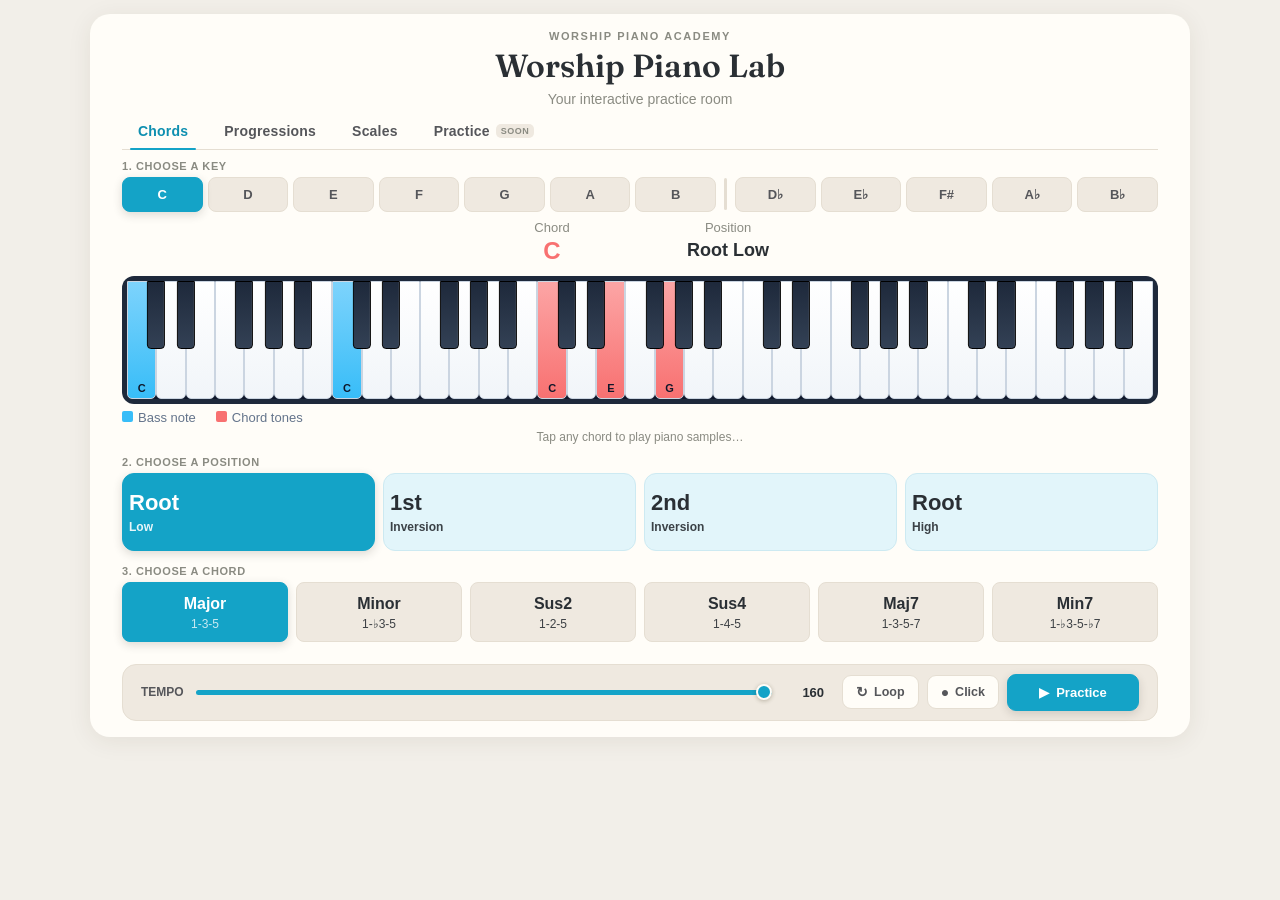
==== commit 67e226a8: "Scales: 1-octave note/number map, RH/LH Fingers rename, faster default tempo Five changes from Chris" ====
--- a/staging/index.html
+++ b/staging/index.html
@@ -33,7 +33,7 @@
         <div class="wpl-instrument-content">
           <div class="wpl-readout-row">
             <div style="text-align:center; width:140px; height:50px;">
-              <div class="wpl-readout-label">Chord</div>
+              <div class="wpl-readout-label" id="wpl-chord-heading-label">Chord</div>
               <div id="wpl-chord-name" style="font-size:24px; font-weight:700; line-height:31px;"></div>
             </div>
             <div style="text-align:center; width:140px; height:50px;">
@@ -45,8 +45,8 @@
             <div id="wpl-piano" style="display:flex; position:relative; height:118px; background:#0f172a; border-radius:8px;"></div>
           </div>
           <div class="wpl-legend" style="display:flex; gap:20px; margin-top:6px; font-size:13px; color:#64748b; flex-wrap:wrap;">
-            <div><span class="wpl-legend-dot" style="display:inline-block; width:11px; height:11px; border-radius:2px; background:#38bdf8; margin-right:5px;"></span>Bass note</div>
-            <div><span class="wpl-legend-dot" style="display:inline-block; width:11px; height:11px; border-radius:2px; background:#f87171; margin-right:5px;"></span>Chord tones</div>
+            <div id="wpl-bass-legend"><span class="wpl-legend-dot" style="display:inline-block; width:11px; height:11px; border-radius:2px; background:#38bdf8; margin-right:5px;"></span>Bass note</div>
+            <div id="wpl-chord-legend"><span class="wpl-legend-dot" style="display:inline-block; width:11px; height:11px; border-radius:2px; background:#f87171; margin-right:5px;"></span>Chord tones</div>
             <div id="wpl-either-legend" style="display:none;"><span class="wpl-legend-dot" style="display:inline-block; width:11px; height:11px; border-radius:2px; background:#c084fc; margin-right:5px;"></span>Either hand</div>
           </div>
           <div id="wpl-status">Tap any chord to play piano samples…</div>
@@ -80,8 +80,8 @@
       <div class="wpl-playbar">
         <div class="wpl-bpm">
           <span class="wpl-bpm-label">TEMPO</span>
-          <input type="range" id="wpl-bpm-slider" min="40" max="160" value="80" />
-          <span class="wpl-bpm-value" id="wpl-bpm-value">80</span>
+          <input type="range" id="wpl-bpm-slider" min="40" max="160" value="160" />
+          <span class="wpl-bpm-value" id="wpl-bpm-value">160</span>
         </div>
         <div class="wpl-playbar-controls">
           <button class="wpl-toggle-btn" id="wpl-loop-btn"><span class="wpl-icon">&#8635;</span>Loop</button>
@@ -113,8 +113,8 @@
       <div class="wpl-playbar">
         <div class="wpl-bpm">
           <span class="wpl-bpm-label">TEMPO</span>
-          <input type="range" id="wpl-chords2-bpm-slider" min="40" max="160" value="80" />
-          <span class="wpl-bpm-value" id="wpl-chords2-bpm-value">80</span>
+          <input type="range" id="wpl-chords2-bpm-slider" min="40" max="160" value="160" />
+          <span class="wpl-bpm-value" id="wpl-chords2-bpm-value">160</span>
         </div>
         <div class="wpl-playbar-controls">
           <button class="wpl-toggle-btn" id="wpl-chords2-loop-btn"><span class="wpl-icon">&#8635;</span>Loop</button>
@@ -140,8 +140,8 @@
       <div class="wpl-playbar">
         <div class="wpl-bpm">
           <span class="wpl-bpm-label">TEMPO</span>
-          <input type="range" id="wpl-scales-bpm-slider" min="40" max="160" value="80" />
-          <span class="wpl-bpm-value" id="wpl-scales-bpm-value">80</span>
+          <input type="range" id="wpl-scales-bpm-slider" min="40" max="160" value="160" />
+          <span class="wpl-bpm-value" id="wpl-scales-bpm-value">160</span>
         </div>
         <div class="wpl-playbar-controls">
           <button class="wpl-toggle-btn" id="wpl-scales-loop-btn"><span class="wpl-icon">&#8635;</span>Loop</button>
--- a/staging/styles.css
+++ b/staging/styles.css
@@ -255,6 +255,78 @@
    same color everywhere .step-btn .l is used -- Progressions' step-row,
    Chords v2's quality-row2, Scales' view-row. */
 .step-btn .l { font-size: 12px; opacity: 0.9; line-height: 1.2; }
+
+/* Full label ("Pentatonic", "Right Hand", "Left Hand") vs short label
+   ("Pent", "RH", "LH") -- Chris, 2026-09-04: short only on mobile, full
+   on desktop. Short is the default/safe-everywhere text; full switches
+   on at each row's own min-width query below. Split into two separate
+   thresholds because the two rows have different root causes:
+   - Choose a Scale row: "Pentatonic" at the shared 22px .prog-tab .num
+     size (sized for Progressions' 1-5 digits, way oversized for a
+     10-letter word -- Chris, 2026-09-04: "make the font smaller...
+     I only increased the font size in the Progressions tab cause it
+     was 1,2,3,4,5") overflowed from 521px up to ~880px. Scoping this
+     row's .num down to 16px (same fix already used for the old Chords
+     tab's word-based quality row, #wpl-chord-quality-tabs .prog-tab
+     .num below) lets it switch to full text at the normal 521px
+     breakpoint with no overflow.
+   - Choose a View row: "Right Hand"/"Left Hand" already use the
+     standard (never enlarged) 16px .step-btn .n size, and still wrap
+     to 2 lines from 521px up to ~880px -- that's word length, not an
+     oversized font, so this row keeps the later 900px threshold
+     instead (the first width they fit on one line). */
+.wpl-lbl-full { display: none; }
+.wpl-lbl-short { display: inline; }
+/* font-size scoped inside min-width:521px (not unconditional) so it
+   doesn't outrank the max-width:520px/340px .prog-tab .num mobile
+   rules (plain class selectors would otherwise lose to this row's
+   ID-scoped one regardless of source order). Text-swap threshold
+   (720px) is a separate, stricter query nested on top: even at 16px,
+   "Pentatonic" only fits from 720px up (Playwright-verified) --
+   smaller still would need ~10px to fit at 521px, visibly tiny next
+   to Major/Minor/Blues in the same row at 16px. */
+@media (min-width: 521px) {
+  #wpl-scale-type-row .prog-tab .num { font-size: 16px; }
+}
+@media (min-width: 720px) {
+  #wpl-scale-type-row .wpl-lbl-full { display: inline; }
+  #wpl-scale-type-row .wpl-lbl-short { display: none; }
+}
+/* Desktop-only bump so the top row (Choose a Scale) reads slightly
+   bigger than the bottom row (Choose a View, .step-btn .n stays at
+   its standard 16px) -- matching the size relationship already in
+   place on mobile (14px/11px, 12px/9px). 780px is the first width
+   'Pentatonic' fits on one line at 18px (Playwright-verified). */
+@media (min-width: 780px) {
+  #wpl-scale-type-row .prog-tab .num { font-size: 18px; }
+}
+@media (min-width: 900px) {
+  #wpl-scale-view-row .wpl-lbl-full { display: inline; }
+  #wpl-scale-view-row .wpl-lbl-short { display: none; }
+}
+/* "Right Hand"/"Left Hand" became "RH Fingers"/"LH Fingers" (Chris,
+   2026-09-04), shown at every width now (nFull===nShort for this row, so
+   the full/short swap above is inert here) instead of collapsing to plain
+   "RH"/"LH" on mobile -- so unlike the old text, it can't just avoid
+   wrapping by getting shorter below some breakpoint; the fix here is
+   shrinking the row's own .step-btn .n font at the widths where it
+   otherwise wraps (Chris: "make the text smaller if there's wrapping"),
+   same font-size-only approach as the Choose a Scale row's Pentatonic fix
+   above. Three tiers, each the largest size that still fits "RH Fingers"
+   at that range's narrowest width (Playwright-verified): 8px covers all of
+   mobile (except the very narrowest ~288-339px sliver, which still wraps
+   to a uniform 2-line row -- affects all 6 buttons equally, not a lopsided
+   mismatch); 10px covers 521-589px; 12px covers 590-899px; 900px+ keeps
+   the row's standard, unscoped 16px (already verified to fit there). */
+@media (max-width: 520px) {
+  #wpl-scale-view-row .step-btn .n { font-size: 8px; }
+}
+@media (min-width: 521px) and (max-width: 589px) {
+  #wpl-scale-view-row .step-btn .n { font-size: 10px; }
+}
+@media (min-width: 590px) and (max-width: 899px) {
+  #wpl-scale-view-row .step-btn .n { font-size: 12px; }
+}
 
 /* Choose a View row: every button now has both a title and a subtitle
    (Note/Names, Scale/Degrees, RH/1 Octave, etc, 2026-09-04) so plain
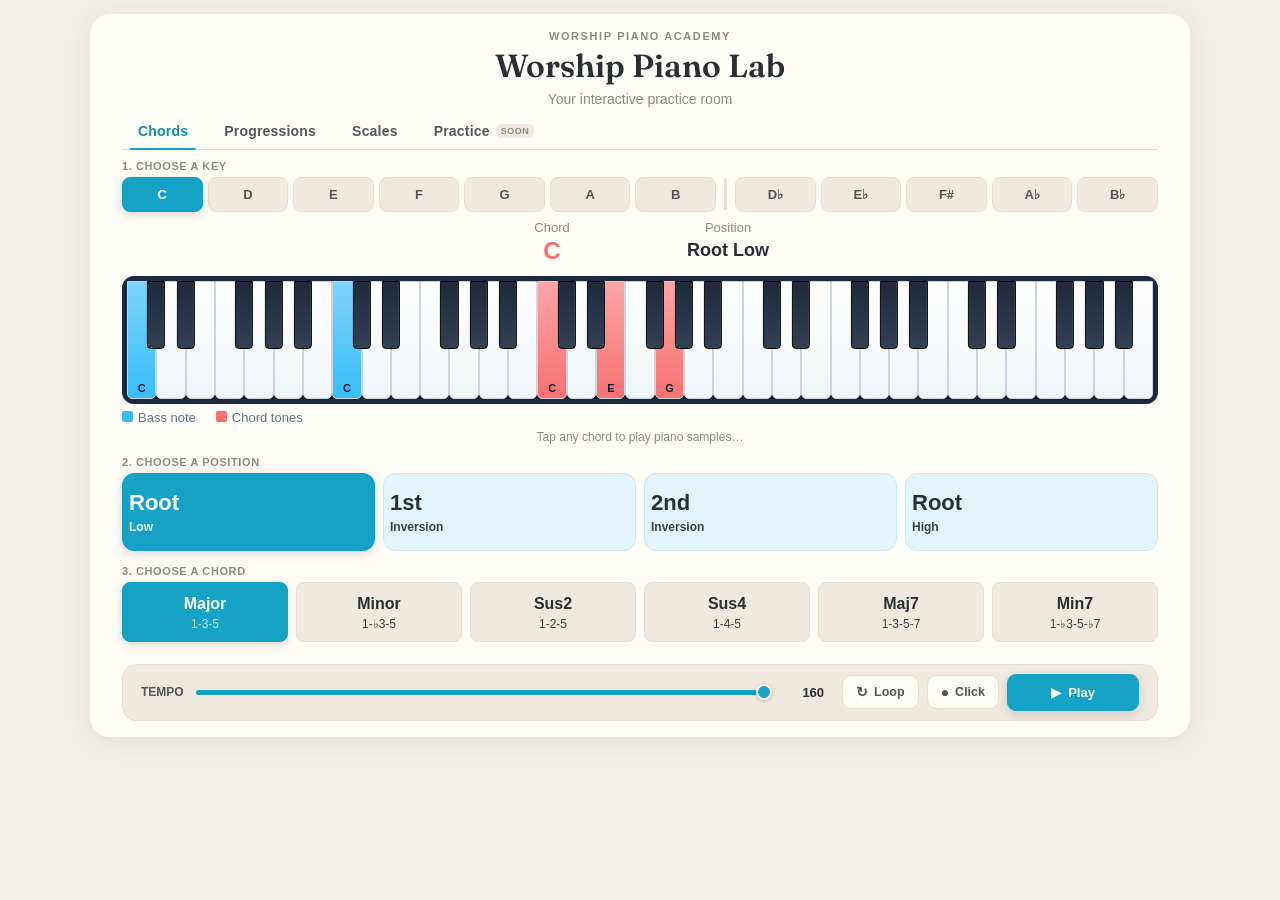
==== commit 55591ddf: "Keep Scales Left/Right Hand legend always visible; Chords button says Play Scales tab: show both blu" ====
--- a/staging/index.html
+++ b/staging/index.html
@@ -45,8 +45,8 @@
             <div id="wpl-piano" style="display:flex; position:relative; height:118px; background:#0f172a; border-radius:8px;"></div>
           </div>
           <div class="wpl-legend" style="display:flex; gap:20px; margin-top:6px; font-size:13px; color:#64748b; flex-wrap:wrap;">
-            <div id="wpl-bass-legend"><span class="wpl-legend-dot" style="display:inline-block; width:11px; height:11px; border-radius:2px; background:#38bdf8; margin-right:5px;"></span>Bass note</div>
-            <div id="wpl-chord-legend"><span class="wpl-legend-dot" style="display:inline-block; width:11px; height:11px; border-radius:2px; background:#f87171; margin-right:5px;"></span>Chord tones</div>
+            <div id="wpl-bass-legend"><span class="wpl-legend-dot" style="display:inline-block; width:11px; height:11px; border-radius:2px; background:#38bdf8; margin-right:5px;"></span><span id="wpl-bass-legend-label">Bass note</span></div>
+            <div id="wpl-chord-legend"><span class="wpl-legend-dot" style="display:inline-block; width:11px; height:11px; border-radius:2px; background:#f87171; margin-right:5px;"></span><span id="wpl-chord-legend-label">Chord tones</span></div>
             <div id="wpl-either-legend" style="display:none;"><span class="wpl-legend-dot" style="display:inline-block; width:11px; height:11px; border-radius:2px; background:#c084fc; margin-right:5px;"></span>Either hand</div>
           </div>
           <div id="wpl-status">Tap any chord to play piano samples…</div>
@@ -119,7 +119,7 @@
         <div class="wpl-playbar-controls">
           <button class="wpl-toggle-btn" id="wpl-chords2-loop-btn"><span class="wpl-icon">&#8635;</span>Loop</button>
           <button class="wpl-toggle-btn" id="wpl-chords2-click-btn"><span class="wpl-icon">&#9679;</span>Click</button>
-          <button class="wpl-play-btn" id="wpl-chords2-play-btn"><span class="wpl-icon">&#9654;</span><span id="wpl-chords2-play-label">Practice</span></button>
+          <button class="wpl-play-btn" id="wpl-chords2-play-btn"><span class="wpl-icon">&#9654;</span><span id="wpl-chords2-play-label">Play</span></button>
         </div>
       </div>
     </div>
--- a/staging/styles.css
+++ b/staging/styles.css
@@ -288,6 +288,16 @@
 @media (min-width: 521px) {
   #wpl-scale-type-row .prog-tab .num { font-size: 16px; }
 }
+/* Scale readout ("C", "Cm", ...): spelled-out Major/Minor only above the
+   readout box's own mobile/desktop split (140px box starts here, same
+   breakpoint the .wpl-readout-row mobile override below uses) -- Chris,
+   2026-09-05: "on desktop... change the text back from C to C Major and
+   Cm to C Minor." Below this width the compact "C"/"Cm" stays (matches
+   the smaller 112px/88px boxes at narrower widths). */
+@media (min-width: 521px) {
+  #wpl-chord-name .wpl-lbl-full { display: inline; }
+  #wpl-chord-name .wpl-lbl-short { display: none; }
+}
 @media (min-width: 720px) {
   #wpl-scale-type-row .wpl-lbl-full { display: inline; }
   #wpl-scale-type-row .wpl-lbl-short { display: none; }
@@ -318,14 +328,27 @@
    to a uniform 2-line row -- affects all 6 buttons equally, not a lopsided
    mismatch); 10px covers 521-589px; 12px covers 590-899px; 900px+ keeps
    the row's standard, unscoped 16px (already verified to fit there). */
+/* Chris, 2026-09-04, follow-up: "the title is now smaller than the sub
+   title" -- the .n tiers above were already the largest size that fits
+   "RH Fingers"/"LH Fingers" without wrapping at each range's narrowest
+   width, so there's no more room to grow .n further; instead .l (the plain
+   .step-btn .l base rule is a flat 12px everywhere) is scoped down to stay
+   BELOW .n's size at each of the same three tiers, restoring the
+   title-bigger-than-subtitle relationship every other row in the app uses
+   (.prog-tab .num > .name, .step-btn .n > .l at 900px+ here). Smaller-only
+   changes can't reopen wrapping (.l's own text -- "Names"/"1 Octave"/
+   "2 Octaves" -- already fit at the old, larger 12px). */
 @media (max-width: 520px) {
   #wpl-scale-view-row .step-btn .n { font-size: 8px; }
+  #wpl-scale-view-row .step-btn .l { font-size: 7px; }
 }
 @media (min-width: 521px) and (max-width: 589px) {
   #wpl-scale-view-row .step-btn .n { font-size: 10px; }
+  #wpl-scale-view-row .step-btn .l { font-size: 9px; }
 }
 @media (min-width: 590px) and (max-width: 899px) {
   #wpl-scale-view-row .step-btn .n { font-size: 12px; }
+  #wpl-scale-view-row .step-btn .l { font-size: 10px; }
 }
 
 /* Choose a View row: every button now has both a title and a subtitle
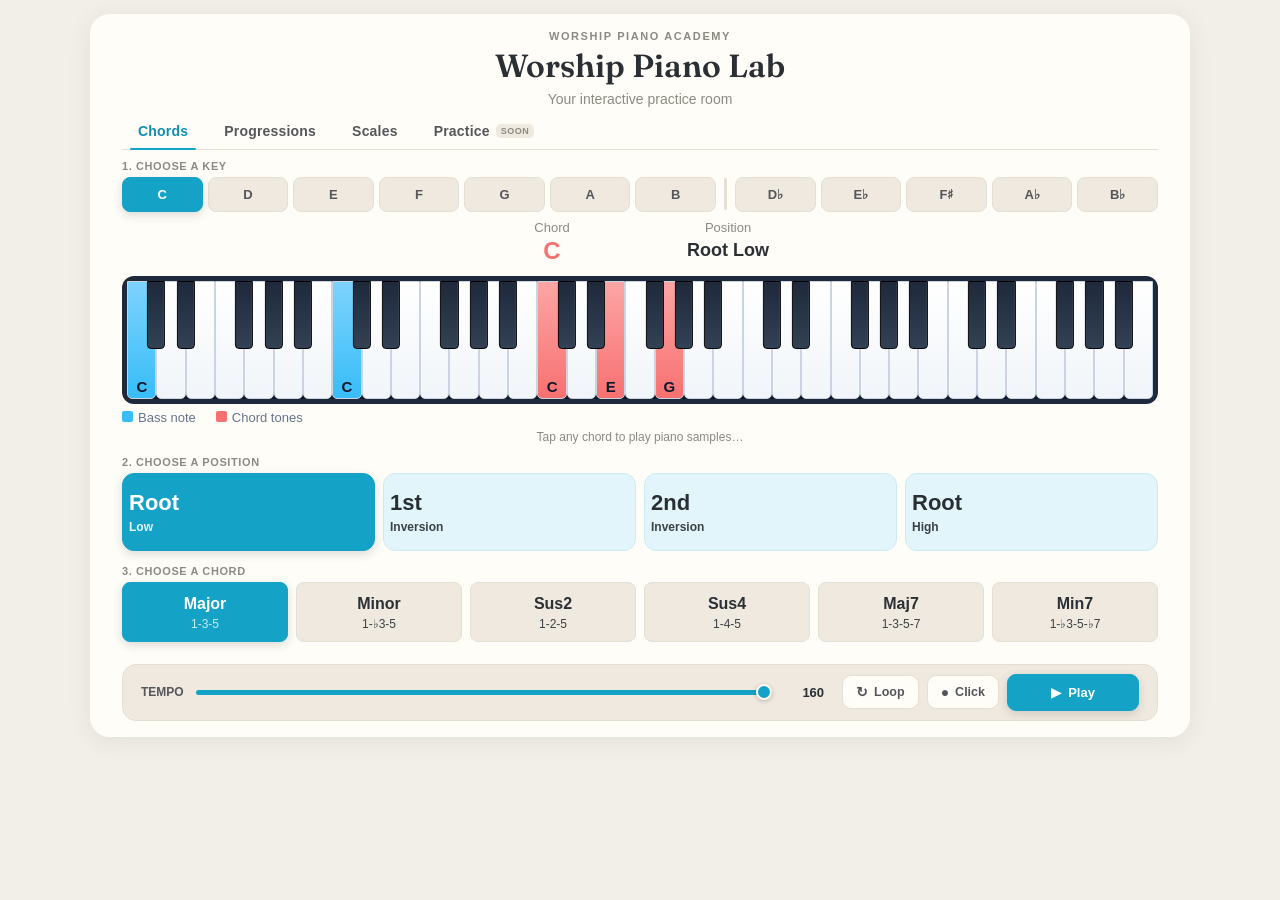
==== commit 13396198: "Scales View readout: shorten Fingers views to just "Fingers"; add hand icon "Finger Patterns" kept t" ====
--- a/staging/index.html
+++ b/staging/index.html
@@ -40,6 +40,7 @@
               <div class="wpl-readout-label" id="wpl-step-heading-label">Position</div>
               <div id="wpl-step-label" style="font-size:24px; font-weight:700; line-height:31px;"></div>
             </div>
+            <div id="wpl-hand-icon" class="wpl-hand-icon" style="display:none;"></div>
           </div>
           <div id="wpl-piano-frame">
             <div id="wpl-piano" style="display:flex; position:relative; height:118px; background:#0f172a; border-radius:8px;"></div>
--- a/staging/styles.css
+++ b/staging/styles.css
@@ -302,6 +302,18 @@
   #wpl-scale-type-row .wpl-lbl-full { display: inline; }
   #wpl-scale-type-row .wpl-lbl-short { display: none; }
 }
+/* On-key note/number labels: same 11px/10px (white/black) at every width
+   until now -- Chris, 2026-09-05: "on desktop only, can you make the note
+   names/number names any bigger?" Base size (mobile/tablet keys are too
+   narrow for anything bigger) stays the original inline-style values;
+   only bumped from 521px up, same "desktop" threshold as the readout
+   box above. */
+.key-label-white { font-size: 11px; }
+.key-label-black { font-size: 10px; }
+@media (min-width: 521px) {
+  .key-label-white { font-size: 15px; }
+  .key-label-black { font-size: 13px; }
+}
 /* Desktop-only bump so the top row (Choose a Scale) reads slightly
    bigger than the bottom row (Choose a View, .step-btn .n stays at
    its standard 16px) -- matching the size relationship already in
@@ -310,34 +322,26 @@
 @media (min-width: 780px) {
   #wpl-scale-type-row .prog-tab .num { font-size: 18px; }
 }
-@media (min-width: 900px) {
-  #wpl-scale-view-row .wpl-lbl-full { display: inline; }
-  #wpl-scale-view-row .wpl-lbl-short { display: none; }
-}
 /* "Right Hand"/"Left Hand" became "RH Fingers"/"LH Fingers" (Chris,
-   2026-09-04), shown at every width now (nFull===nShort for this row, so
-   the full/short swap above is inert here) instead of collapsing to plain
-   "RH"/"LH" on mobile -- so unlike the old text, it can't just avoid
-   wrapping by getting shorter below some breakpoint; the fix here is
-   shrinking the row's own .step-btn .n font at the widths where it
-   otherwise wraps (Chris: "make the text smaller if there's wrapping"),
-   same font-size-only approach as the Choose a Scale row's Pentatonic fix
-   above. Three tiers, each the largest size that still fits "RH Fingers"
-   at that range's narrowest width (Playwright-verified): 8px covers all of
-   mobile (except the very narrowest ~288-339px sliver, which still wraps
-   to a uniform 2-line row -- affects all 6 buttons equally, not a lopsided
-   mismatch); 10px covers 521-589px; 12px covers 590-899px; 900px+ keeps
-   the row's standard, unscoped 16px (already verified to fit there). */
-/* Chris, 2026-09-04, follow-up: "the title is now smaller than the sub
-   title" -- the .n tiers above were already the largest size that fits
-   "RH Fingers"/"LH Fingers" without wrapping at each range's narrowest
-   width, so there's no more room to grow .n further; instead .l (the plain
-   .step-btn .l base rule is a flat 12px everywhere) is scoped down to stay
-   BELOW .n's size at each of the same three tiers, restoring the
-   title-bigger-than-subtitle relationship every other row in the app uses
-   (.prog-tab .num > .name, .step-btn .n > .l at 900px+ here). Smaller-only
-   changes can't reopen wrapping (.l's own text -- "Names"/"1 Octave"/
-   "2 Octaves" -- already fit at the old, larger 12px). */
+   2026-09-04), shown at every width (nFull===nShort for this row again --
+   "Finger Patterns" briefly lived here on 2026-09-05 but Chris caught it:
+   "no! not 'finger patterns' on the bottom row! only the scale / view
+   part above the piano," so this row is back to "RH Fingers"/"LH
+   Fingers", see SCALE_VIEWS in ui.js) -- so unlike "Note"/"Number", this
+   row's text can't just avoid wrapping by getting shorter below some
+   breakpoint on its own; the fix here is shrinking the row's own
+   .step-btn .n font at the widths where it otherwise wraps (Chris: "make
+   the text smaller if there's wrapping"), same font-size-only approach as
+   the Choose a Scale row's Pentatonic fix above. Three tiers, each the
+   largest size that still fits "RH Fingers" at that range's narrowest
+   width (Playwright-verified): 8px covers all of mobile (except the very
+   narrowest ~288-339px sliver, which still wraps to a uniform 2-line row
+   -- affects all 6 buttons equally, not a lopsided mismatch); 10px covers
+   521-589px; 12px covers 590-899px; 900px+ keeps the row's standard,
+   unscoped 16px (already verified to fit there). .l is scoped 1px below
+   .n at each tier (Chris, 2026-09-04 follow-up: "the title is now smaller
+   than the sub title") to keep the title-bigger-than-subtitle
+   relationship every other row in the app uses. */
 @media (max-width: 520px) {
   #wpl-scale-view-row .step-btn .n { font-size: 8px; }
   #wpl-scale-view-row .step-btn .l { font-size: 7px; }
@@ -536,6 +540,15 @@
    longer than any real number/symbol ever gets (see ui.js comment). */
 #wpl-chord-name.long-label, #wpl-step-label.long-label { font-size: 18px !important; }
 
+/* Hand-with-numbered-fingers icon, shown next to the View readout only
+   while a Fingers view (RH or LH) is active -- ui.js's updateHandIcon()
+   swaps its content and display. It's a third .wpl-readout-row flex
+   child so it automatically picks up the row's existing gap/centering
+   at every breakpoint below instead of needing its own positioning;
+   align-self overrides the row's flex-end so it sits centered next to
+   the text instead of pinned to the row's bottom edge. */
+.wpl-hand-icon { width: 44px; height: 44px; align-self: center; flex-shrink: 0; }
+
 /* ---------- Piano ---------- */
 #wpl-piano-frame { background: #1e293b; border-radius: 12px; padding: 5px; }
 #wpl-status {
@@ -824,6 +837,19 @@
      which looks wrong. */
   #wpl-piano { height: 57px !important; }
   #wpl-piano span { font-size: 6px !important; }
+  /* Black-key labels with an accidental ("E♭", "♭3", "C♯") stack on two
+     lines here instead of running side by side -- a black key at this
+     width is only ~6px wide, not enough for 2 characters at any legible
+     size. Stacked in the label's own left-to-right order (see
+     setKeyLabelText in piano-engine.js), so "E♭" is E-over-♭ but "♭3" is
+     ♭-over-3 -- Chris, 2026-09-05: "stack the black keys on mobile," then
+     "I dont' like 7b where 7 is on top of the flat. it needs to be
+     reversed to flat is on top." Accidental line bumped from 5px to 6px
+     the same day: "make the # and flat symbols on mobile be larger.
+     there is more room to fit them." */
+  #wpl-piano .key-label-stacked { display: flex !important; flex-direction: column; align-items: center; justify-content: center; gap: 0; }
+  #wpl-piano .key-label-stacked .key-label-main { display: block; line-height: 1; }
+  #wpl-piano .key-label-stacked .key-label-accidental { display: block; line-height: 1; font-size: 6px !important; }
   #wpl-piano-frame { padding: 3px !important; border-radius: 8px !important; }
   .wpl-title { font-size: 22px; }
   .prog-tab { padding: 8px 2px; min-height: 59px; }
@@ -896,6 +922,10 @@
      no shell-height risk (confirmed via qa/check-dimensions.js). */
   .wpl-readout-row { padding: 0 4px; margin: 4px 0 2px; gap: 20px; }
   .wpl-readout-row > div { width: 112px !important; height: 40px !important; }
+  /* Higher-specificity override of the ">div" rule just above, which would
+     otherwise force the hand icon to the same 112x40 box size as the
+     Scale/View readouts. */
+  .wpl-readout-row > .wpl-hand-icon { width: 34px !important; height: 34px !important; }
   /* line-height is a fixed px value (not the desktop inline style's em-relative
      1.3), shared by both the normal and .long-label sizes below, so a
      short value ("C4") and a long one ("2nd Inv") sit on the same vertical
@@ -1001,7 +1031,16 @@
   #wpl-practice-subtabs .wpl-tab-soon { font-size: 5.5px; padding: 1px 2px; }
   .wpl-readout-row { gap: 10px; padding: 0 2px; }
   .wpl-readout-row > div { width: 88px !important; height: 34px !important; }
+  /* Same override as the 520px tier above, scaled down further for this
+     narrowest phone tier. */
+  .wpl-readout-row > .wpl-hand-icon { width: 26px !important; height: 26px !important; }
   .wpl-readout-row #wpl-chord-name, .wpl-readout-row #wpl-step-label { font-size: 15px !important; }
+  /* 11.5px. Was briefly dropped to 10px to squeeze "Finger Patterns" into
+     this 88px box on real phones, but Chris shortened the View readout's
+     finger-view label to "Fingers" instead (see VIEW_READOUT_LABELS in
+     ui.js) -- same length as "Numbers", which already fit fine here --
+     so the extra shrink is no longer needed and this reverts to the size
+     tuned for the longest Scale readout values (Cm Pentatonic, etc). */
   .wpl-readout-row #wpl-chord-name.long-label, .wpl-readout-row #wpl-step-label.long-label { font-size: 11.5px !important; }
   .wpl-playbar { gap: 6px; padding: 8px 8px; }
   .wpl-playbar-controls { gap: 5px; flex-wrap: wrap; row-gap: 6px; }
@@ -1011,5 +1050,15 @@
 @media (max-height: 500px) {
   #wpl-piano { height: 95px !important; }
   #wpl-piano span { font-size: 8px !important; }
+  /* Same two-line stacking as the portrait tier above -- landscape phones
+     hit this height-based query at widths this app never gave black-key
+     labels any stacking treatment at all, so a 2-character "C♯"/"♭3" ran
+     side by side and didn't fit a black key here either (~10-14px wide)
+     -- Chris, 2026-09-05: "on mobile landscape, the black notes are not
+     stacked." Slightly bigger than the portrait tier's sizes since these
+     keys have a bit more room. */
+  #wpl-piano .key-label-stacked { display: flex !important; flex-direction: column; align-items: center; justify-content: center; gap: 0; }
+  #wpl-piano .key-label-stacked .key-label-main { display: block; line-height: 1; }
+  #wpl-piano .key-label-stacked .key-label-accidental { display: block; line-height: 1; font-size: 7px !important; }
   #wpl-piano-frame { padding: 4px !important; border-radius: 8px !important; }
 }
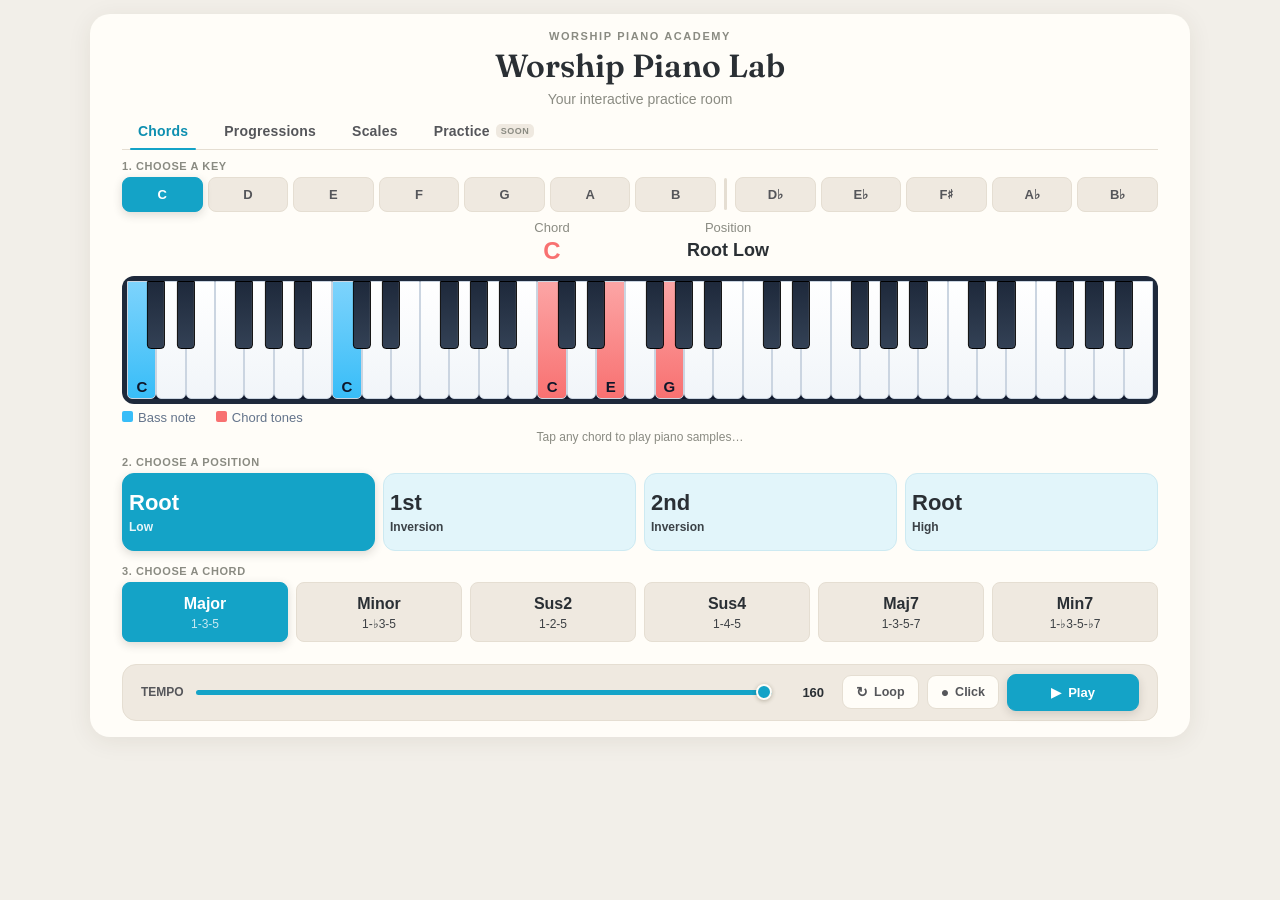
==== commit 20f7384f: "Fix hand icon layout: stop shifting Scale/View, redesign as open hand The hand icon's first version " ====
--- a/staging/index.html
+++ b/staging/index.html
@@ -32,13 +32,15 @@
       <div class="wpl-instrument-display" id="wpl-instrument-display">
         <div class="wpl-instrument-content">
           <div class="wpl-readout-row">
-            <div style="text-align:center; width:140px; height:50px;">
-              <div class="wpl-readout-label" id="wpl-chord-heading-label">Chord</div>
-              <div id="wpl-chord-name" style="font-size:24px; font-weight:700; line-height:31px;"></div>
-            </div>
-            <div style="text-align:center; width:140px; height:50px;">
-              <div class="wpl-readout-label" id="wpl-step-heading-label">Position</div>
-              <div id="wpl-step-label" style="font-size:24px; font-weight:700; line-height:31px;"></div>
+            <div class="wpl-readout-pair">
+              <div style="text-align:center; width:140px; height:50px;">
+                <div class="wpl-readout-label" id="wpl-chord-heading-label">Chord</div>
+                <div id="wpl-chord-name" style="font-size:24px; font-weight:700; line-height:31px;"></div>
+              </div>
+              <div style="text-align:center; width:140px; height:50px;">
+                <div class="wpl-readout-label" id="wpl-step-heading-label">Position</div>
+                <div id="wpl-step-label" style="font-size:24px; font-weight:700; line-height:31px;"></div>
+              </div>
             </div>
             <div id="wpl-hand-icon" class="wpl-hand-icon" style="display:none;"></div>
           </div>
--- a/staging/styles.css
+++ b/staging/styles.css
@@ -256,38 +256,16 @@
    Chords v2's quality-row2, Scales' view-row. */
 .step-btn .l { font-size: 12px; opacity: 0.9; line-height: 1.2; }
 
-/* Full label ("Pentatonic", "Right Hand", "Left Hand") vs short label
-   ("Pent", "RH", "LH") -- Chris, 2026-09-04: short only on mobile, full
-   on desktop. Short is the default/safe-everywhere text; full switches
-   on at each row's own min-width query below. Split into two separate
-   thresholds because the two rows have different root causes:
-   - Choose a Scale row: "Pentatonic" at the shared 22px .prog-tab .num
-     size (sized for Progressions' 1-5 digits, way oversized for a
-     10-letter word -- Chris, 2026-09-04: "make the font smaller...
-     I only increased the font size in the Progressions tab cause it
-     was 1,2,3,4,5") overflowed from 521px up to ~880px. Scoping this
-     row's .num down to 16px (same fix already used for the old Chords
-     tab's word-based quality row, #wpl-chord-quality-tabs .prog-tab
-     .num below) lets it switch to full text at the normal 521px
-     breakpoint with no overflow.
-   - Choose a View row: "Right Hand"/"Left Hand" already use the
-     standard (never enlarged) 16px .step-btn .n size, and still wrap
-     to 2 lines from 521px up to ~880px -- that's word length, not an
-     oversized font, so this row keeps the later 900px threshold
-     instead (the first width they fit on one line). */
+/* Full label ("Right Hand", "Left Hand") vs short label ("RH", "LH") --
+   Chris, 2026-09-04: short only on mobile, full on desktop. Short is the
+   default/safe-everywhere text; full switches on at each consumer's own
+   min-width query below. (The Choose a Scale row's title used to need
+   this too, to abbreviate "Pentatonic" to "Pent" -- Chris, 2026-09-05,
+   moved "Pentatonic" down to the button's subtitle instead, always
+   spelled out, so that row no longer uses these classes at all -- see
+   .wpl-name-wide below.) */
 .wpl-lbl-full { display: none; }
 .wpl-lbl-short { display: inline; }
-/* font-size scoped inside min-width:521px (not unconditional) so it
-   doesn't outrank the max-width:520px/340px .prog-tab .num mobile
-   rules (plain class selectors would otherwise lose to this row's
-   ID-scoped one regardless of source order). Text-swap threshold
-   (720px) is a separate, stricter query nested on top: even at 16px,
-   "Pentatonic" only fits from 720px up (Playwright-verified) --
-   smaller still would need ~10px to fit at 521px, visibly tiny next
-   to Major/Minor/Blues in the same row at 16px. */
-@media (min-width: 521px) {
-  #wpl-scale-type-row .prog-tab .num { font-size: 16px; }
-}
 /* Scale readout ("C", "Cm", ...): spelled-out Major/Minor only above the
    readout box's own mobile/desktop split (140px box starts here, same
    breakpoint the .wpl-readout-row mobile override below uses) -- Chris,
@@ -297,10 +275,6 @@
 @media (min-width: 521px) {
   #wpl-chord-name .wpl-lbl-full { display: inline; }
   #wpl-chord-name .wpl-lbl-short { display: none; }
-}
-@media (min-width: 720px) {
-  #wpl-scale-type-row .wpl-lbl-full { display: inline; }
-  #wpl-scale-type-row .wpl-lbl-short { display: none; }
 }
 /* On-key note/number labels: same 11px/10px (white/black) at every width
    until now -- Chris, 2026-09-05: "on desktop only, can you make the note
@@ -314,13 +288,28 @@
   .key-label-white { font-size: 15px; }
   .key-label-black { font-size: 13px; }
 }
-/* Desktop-only bump so the top row (Choose a Scale) reads slightly
-   bigger than the bottom row (Choose a View, .step-btn .n stays at
-   its standard 16px) -- matching the size relationship already in
-   place on mobile (14px/11px, 12px/9px). 780px is the first width
-   'Pentatonic' fits on one line at 18px (Playwright-verified). */
-@media (min-width: 780px) {
-  #wpl-scale-type-row .prog-tab .num { font-size: 18px; }
+/* Choose a Scale row's title (.num) is always "Major"/"Minor" now --
+   Chris, 2026-09-05, reordering the row into 2 groups of 3 -- so it no
+   longer needs its own downscoped size like the old "Pentatonic" title
+   did; it just uses the same .prog-tab .num sizing as every other row
+   (12px/14px/22px across the same 340/520 breakpoints).
+   "Pentatonic" moved down to be the subtitle (.name) instead, always
+   spelled out rather than abbreviated to "Pent" (Chris: "keep it
+   'Pentatonic', reduce text size if you need to... but keep text size
+   as large as you can"). .wpl-name-wide flags just those two buttons'
+   subtitles (see SCALE_TYPES "wide" flag in ui.js) so "Scale"/"Blues"
+   keep the normal, larger .name size everywhere -- only "Pentatonic"
+   needs its own smaller sizing to avoid wrapping. Three tiers, each the
+   largest size that still fits "Pentatonic" at that range's narrowest
+   width (Playwright-verified against the button's actual measured inner
+   width, not just eyeballed): 7.5px covers 320px+ (wraps only in the
+   same sub-320px sliver the RH Fingers fix above already accepts as an
+   edge case); 7px covers the 341-520px range (worst case is right at
+   341px, where the row's own gap/padding shrinks the button back down);
+   9px covers 521-619px; 620px+ is wide enough for the row's own normal
+   .name size (12px) with real margin, so no override is needed there. */
+@media (min-width: 521px) and (max-width: 619px) {
+  #wpl-scale-type-row .prog-tab .name.wpl-name-wide { font-size: 9px; }
 }
 /* "Right Hand"/"Left Hand" became "RH Fingers"/"LH Fingers" (Chris,
    2026-09-04), shown at every width (nFull===nShort for this row again --
@@ -531,8 +520,23 @@
 /* Both boxes are a fixed width (not min-width) sized with buffer to fit the
    widest real value ("Root High"/"Root Low" on the Chords tab) so the row
    never shifts based on content length, and justify-content:center + gap
-   groups them near the middle instead of pinning them to the row's edges. */
-.wpl-readout-row { display: flex; justify-content: center; align-items: flex-end; gap: 36px; margin: 8px 0 6px; padding: 0 20px; }
+   groups them near the middle instead of pinning them to the row's edges.
+   The row itself is a 3-column grid: the Scale+View pair lives in the
+   middle "auto" column, and the two side columns are pure spacers -- the
+   1fr/1fr default here just needs to be EQUAL, since ui.js's
+   sizeHandIcon() overrides both to the same explicit pixel width via
+   inline style whenever the hand icon is actually showing (measured
+   against the real, continuously-variable leftover space beside the
+   pair -- see that function's own comment for why this couldn't just be
+   a handful of CSS breakpoints). That's what keeps the Scale+View pair
+   perfectly centered in the row, exactly as it is on the Chords/
+   Progressions tabs, whether or not the icon is showing -- Chris,
+   2026-09-05, after the icon's first version was added as a plain third
+   flex item and recentered/shifted the whole row left of where Chords/
+   Progressions show it: "keep scale / view the same as the other chords
+   / progressions tabs." */
+.wpl-readout-row { display: grid; grid-template-columns: 1fr auto 1fr; align-items: flex-end; margin: 8px 0 6px; padding: 0 20px; }
+.wpl-readout-pair { grid-column: 2; display: flex; justify-content: center; align-items: flex-end; gap: 36px; }
 .wpl-readout-label { font-size: 13px; color: var(--wpl-muted); }
 /* Numbers/symbols ("C", "1", "5/7") read fine big and bold; full words
    ("Root High", "1st Inv") look oversized/heavy at the same size, so
@@ -542,12 +546,21 @@
 
 /* Hand-with-numbered-fingers icon, shown next to the View readout only
    while a Fingers view (RH or LH) is active -- ui.js's updateHandIcon()
-   swaps its content and display. It's a third .wpl-readout-row flex
-   child so it automatically picks up the row's existing gap/centering
-   at every breakpoint below instead of needing its own positioning;
-   align-self overrides the row's flex-end so it sits centered next to
-   the text instead of pinned to the row's bottom edge. */
-.wpl-hand-icon { width: 44px; height: 44px; align-self: center; flex-shrink: 0; }
+   swaps its content and display; sizeHandIcon() sets its actual
+   width/height inline (see that function's comment). Lives in the row's
+   right column (see the grid comment above) and is centered within it
+   via justify-self, which is exactly "centered between View and the
+   right frame's end" (that column's left edge is where the centered
+   pair ends, its right edge is the row's/frame's own right edge) --
+   Chris, 2026-09-05. align-self centers it vertically against the row's
+   flex-end-aligned text instead of pinning it to the bottom edge. */
+/* 60x60 here is just the pre-JS fallback (briefly visible, if at all,
+   before ui.js's sizeHandIcon() sets the real inline width/height).
+   min-width:0 defeats grid items' default min-width:auto (which sizes
+   them to their content's natural/specified width) so this column can
+   still shrink below that fallback on the very first paint instead of
+   forcing the grid wider than the row. */
+.wpl-hand-icon { grid-column: 3; justify-self: center; align-self: center; width: 60px; height: 60px; min-width: 0; }
 
 /* ---------- Piano ---------- */
 #wpl-piano-frame { background: #1e293b; border-radius: 12px; padding: 5px; }
@@ -920,12 +933,13 @@
      with only ONE line instead of two, Practice's total height only
      shrinks further below Chords/Progressions's shared max, so there's
      no shell-height risk (confirmed via qa/check-dimensions.js). */
-  .wpl-readout-row { padding: 0 4px; margin: 4px 0 2px; gap: 20px; }
-  .wpl-readout-row > div { width: 112px !important; height: 40px !important; }
-  /* Higher-specificity override of the ">div" rule just above, which would
-     otherwise force the hand icon to the same 112x40 box size as the
-     Scale/View readouts. */
-  .wpl-readout-row > .wpl-hand-icon { width: 34px !important; height: 34px !important; }
+  .wpl-readout-row { padding: 0 4px; margin: 4px 0 2px; }
+  .wpl-readout-pair { gap: 20px; }
+  .wpl-readout-pair > div { width: 112px !important; height: 40px !important; }
+  /* "Pentatonic" subtitle on the Choose a Scale row -- see the .wpl-name-wide
+     comment further down for the full breakdown of these three tiers.
+     This is the 341-520px tier (7px). */
+  #wpl-scale-type-row .prog-tab .name.wpl-name-wide { font-size: 7px; }
   /* line-height is a fixed px value (not the desktop inline style's em-relative
      1.3), shared by both the normal and .long-label sizes below, so a
      short value ("C4") and a long one ("2nd Inv") sit on the same vertical
@@ -1029,11 +1043,13 @@
   #wpl-practice-subtabs .wpl-toggle-btn { min-height: 52px; padding: 6px 1px; }
   #wpl-practice-subtabs .wpl-subtab-label { font-size: 7.5px; }
   #wpl-practice-subtabs .wpl-tab-soon { font-size: 5.5px; padding: 1px 2px; }
-  .wpl-readout-row { gap: 10px; padding: 0 2px; }
-  .wpl-readout-row > div { width: 88px !important; height: 34px !important; }
-  /* Same override as the 520px tier above, scaled down further for this
-     narrowest phone tier. */
-  .wpl-readout-row > .wpl-hand-icon { width: 26px !important; height: 26px !important; }
+  .wpl-readout-row { padding: 0 2px; }
+  .wpl-readout-pair { gap: 10px; }
+  .wpl-readout-pair > div { width: 88px !important; height: 34px !important; }
+  /* Overrides the 341-520px tier's 7px above -- this narrowest phone
+     tier gets slightly more room (see .wpl-name-wide comment near the
+     521-619px tier for the full breakdown). */
+  #wpl-scale-type-row .prog-tab .name.wpl-name-wide { font-size: 7.5px; }
   .wpl-readout-row #wpl-chord-name, .wpl-readout-row #wpl-step-label { font-size: 15px !important; }
   /* 11.5px. Was briefly dropped to 10px to squeeze "Finger Patterns" into
      this 88px box on real phones, but Chris shortened the View readout's
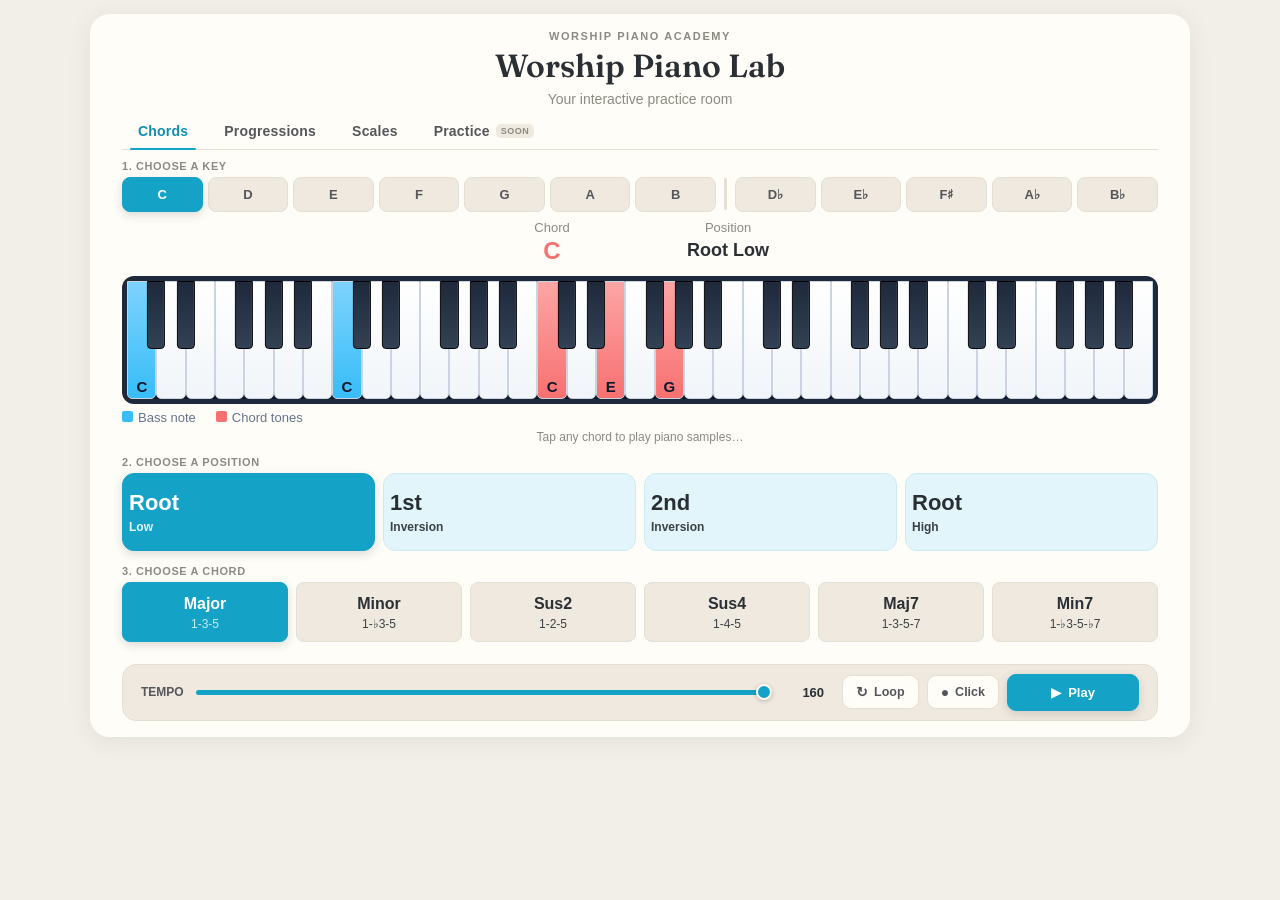
==== commit 4e347806: "Remove hand icon: it grew the readout row and pushed the piano down Even capped at a modest max size" ====
--- a/staging/index.html
+++ b/staging/index.html
@@ -32,17 +32,14 @@
       <div class="wpl-instrument-display" id="wpl-instrument-display">
         <div class="wpl-instrument-content">
           <div class="wpl-readout-row">
-            <div class="wpl-readout-pair">
-              <div style="text-align:center; width:140px; height:50px;">
-                <div class="wpl-readout-label" id="wpl-chord-heading-label">Chord</div>
-                <div id="wpl-chord-name" style="font-size:24px; font-weight:700; line-height:31px;"></div>
-              </div>
-              <div style="text-align:center; width:140px; height:50px;">
-                <div class="wpl-readout-label" id="wpl-step-heading-label">Position</div>
-                <div id="wpl-step-label" style="font-size:24px; font-weight:700; line-height:31px;"></div>
-              </div>
+            <div style="text-align:center; width:140px; height:50px;">
+              <div class="wpl-readout-label" id="wpl-chord-heading-label">Chord</div>
+              <div id="wpl-chord-name" style="font-size:24px; font-weight:700; line-height:31px;"></div>
             </div>
-            <div id="wpl-hand-icon" class="wpl-hand-icon" style="display:none;"></div>
+            <div style="text-align:center; width:140px; height:50px;">
+              <div class="wpl-readout-label" id="wpl-step-heading-label">Position</div>
+              <div id="wpl-step-label" style="font-size:24px; font-weight:700; line-height:31px;"></div>
+            </div>
           </div>
           <div id="wpl-piano-frame">
             <div id="wpl-piano" style="display:flex; position:relative; height:118px; background:#0f172a; border-radius:8px;"></div>
--- a/staging/styles.css
+++ b/staging/styles.css
@@ -521,46 +521,23 @@
    widest real value ("Root High"/"Root Low" on the Chords tab) so the row
    never shifts based on content length, and justify-content:center + gap
    groups them near the middle instead of pinning them to the row's edges.
-   The row itself is a 3-column grid: the Scale+View pair lives in the
-   middle "auto" column, and the two side columns are pure spacers -- the
-   1fr/1fr default here just needs to be EQUAL, since ui.js's
-   sizeHandIcon() overrides both to the same explicit pixel width via
-   inline style whenever the hand icon is actually showing (measured
-   against the real, continuously-variable leftover space beside the
-   pair -- see that function's own comment for why this couldn't just be
-   a handful of CSS breakpoints). That's what keeps the Scale+View pair
-   perfectly centered in the row, exactly as it is on the Chords/
-   Progressions tabs, whether or not the icon is showing -- Chris,
-   2026-09-05, after the icon's first version was added as a plain third
-   flex item and recentered/shifted the whole row left of where Chords/
-   Progressions show it: "keep scale / view the same as the other chords
-   / progressions tabs." */
-.wpl-readout-row { display: grid; grid-template-columns: 1fr auto 1fr; align-items: flex-end; margin: 8px 0 6px; padding: 0 20px; }
-.wpl-readout-pair { grid-column: 2; display: flex; justify-content: center; align-items: flex-end; gap: 36px; }
+   (A hand-with-numbered-fingers icon briefly lived in this row too,
+   2026-09-05 -- removed again: even capped at a modest max size it was
+   still taller than the readout boxes on every tier, which grew the
+   row's own height and visibly pushed the piano down every time a
+   Fingers view was selected. Chris: "your hand is too big which pushed
+   that row down which made the entire shell move down... just delete
+   the hand." A real PNG image, sized to fit inside the existing box
+   height instead of growing it, is the likely next approach if he
+   supplies one -- flagged here so the reasoning isn't lost if it comes
+   back.) */
+.wpl-readout-row { display: flex; justify-content: center; align-items: flex-end; gap: 36px; margin: 8px 0 6px; padding: 0 20px; }
 .wpl-readout-label { font-size: 13px; color: var(--wpl-muted); }
 /* Numbers/symbols ("C", "1", "5/7") read fine big and bold; full words
    ("Root High", "1st Inv") look oversized/heavy at the same size, so
    ui.js's setReadoutValue() adds this class whenever the raw value is
    longer than any real number/symbol ever gets (see ui.js comment). */
 #wpl-chord-name.long-label, #wpl-step-label.long-label { font-size: 18px !important; }
-
-/* Hand-with-numbered-fingers icon, shown next to the View readout only
-   while a Fingers view (RH or LH) is active -- ui.js's updateHandIcon()
-   swaps its content and display; sizeHandIcon() sets its actual
-   width/height inline (see that function's comment). Lives in the row's
-   right column (see the grid comment above) and is centered within it
-   via justify-self, which is exactly "centered between View and the
-   right frame's end" (that column's left edge is where the centered
-   pair ends, its right edge is the row's/frame's own right edge) --
-   Chris, 2026-09-05. align-self centers it vertically against the row's
-   flex-end-aligned text instead of pinning it to the bottom edge. */
-/* 60x60 here is just the pre-JS fallback (briefly visible, if at all,
-   before ui.js's sizeHandIcon() sets the real inline width/height).
-   min-width:0 defeats grid items' default min-width:auto (which sizes
-   them to their content's natural/specified width) so this column can
-   still shrink below that fallback on the very first paint instead of
-   forcing the grid wider than the row. */
-.wpl-hand-icon { grid-column: 3; justify-self: center; align-self: center; width: 60px; height: 60px; min-width: 0; }
 
 /* ---------- Piano ---------- */
 #wpl-piano-frame { background: #1e293b; border-radius: 12px; padding: 5px; }
@@ -933,9 +910,8 @@
      with only ONE line instead of two, Practice's total height only
      shrinks further below Chords/Progressions's shared max, so there's
      no shell-height risk (confirmed via qa/check-dimensions.js). */
-  .wpl-readout-row { padding: 0 4px; margin: 4px 0 2px; }
-  .wpl-readout-pair { gap: 20px; }
-  .wpl-readout-pair > div { width: 112px !important; height: 40px !important; }
+  .wpl-readout-row { padding: 0 4px; margin: 4px 0 2px; gap: 20px; }
+  .wpl-readout-row > div { width: 112px !important; height: 40px !important; }
   /* "Pentatonic" subtitle on the Choose a Scale row -- see the .wpl-name-wide
      comment further down for the full breakdown of these three tiers.
      This is the 341-520px tier (7px). */
@@ -1043,9 +1019,8 @@
   #wpl-practice-subtabs .wpl-toggle-btn { min-height: 52px; padding: 6px 1px; }
   #wpl-practice-subtabs .wpl-subtab-label { font-size: 7.5px; }
   #wpl-practice-subtabs .wpl-tab-soon { font-size: 5.5px; padding: 1px 2px; }
-  .wpl-readout-row { padding: 0 2px; }
-  .wpl-readout-pair { gap: 10px; }
-  .wpl-readout-pair > div { width: 88px !important; height: 34px !important; }
+  .wpl-readout-row { padding: 0 2px; gap: 10px; }
+  .wpl-readout-row > div { width: 88px !important; height: 34px !important; }
   /* Overrides the 341-520px tier's 7px above -- this narrowest phone
      tier gets slightly more room (see .wpl-name-wide comment near the
      521-619px tier for the full breakdown). */
